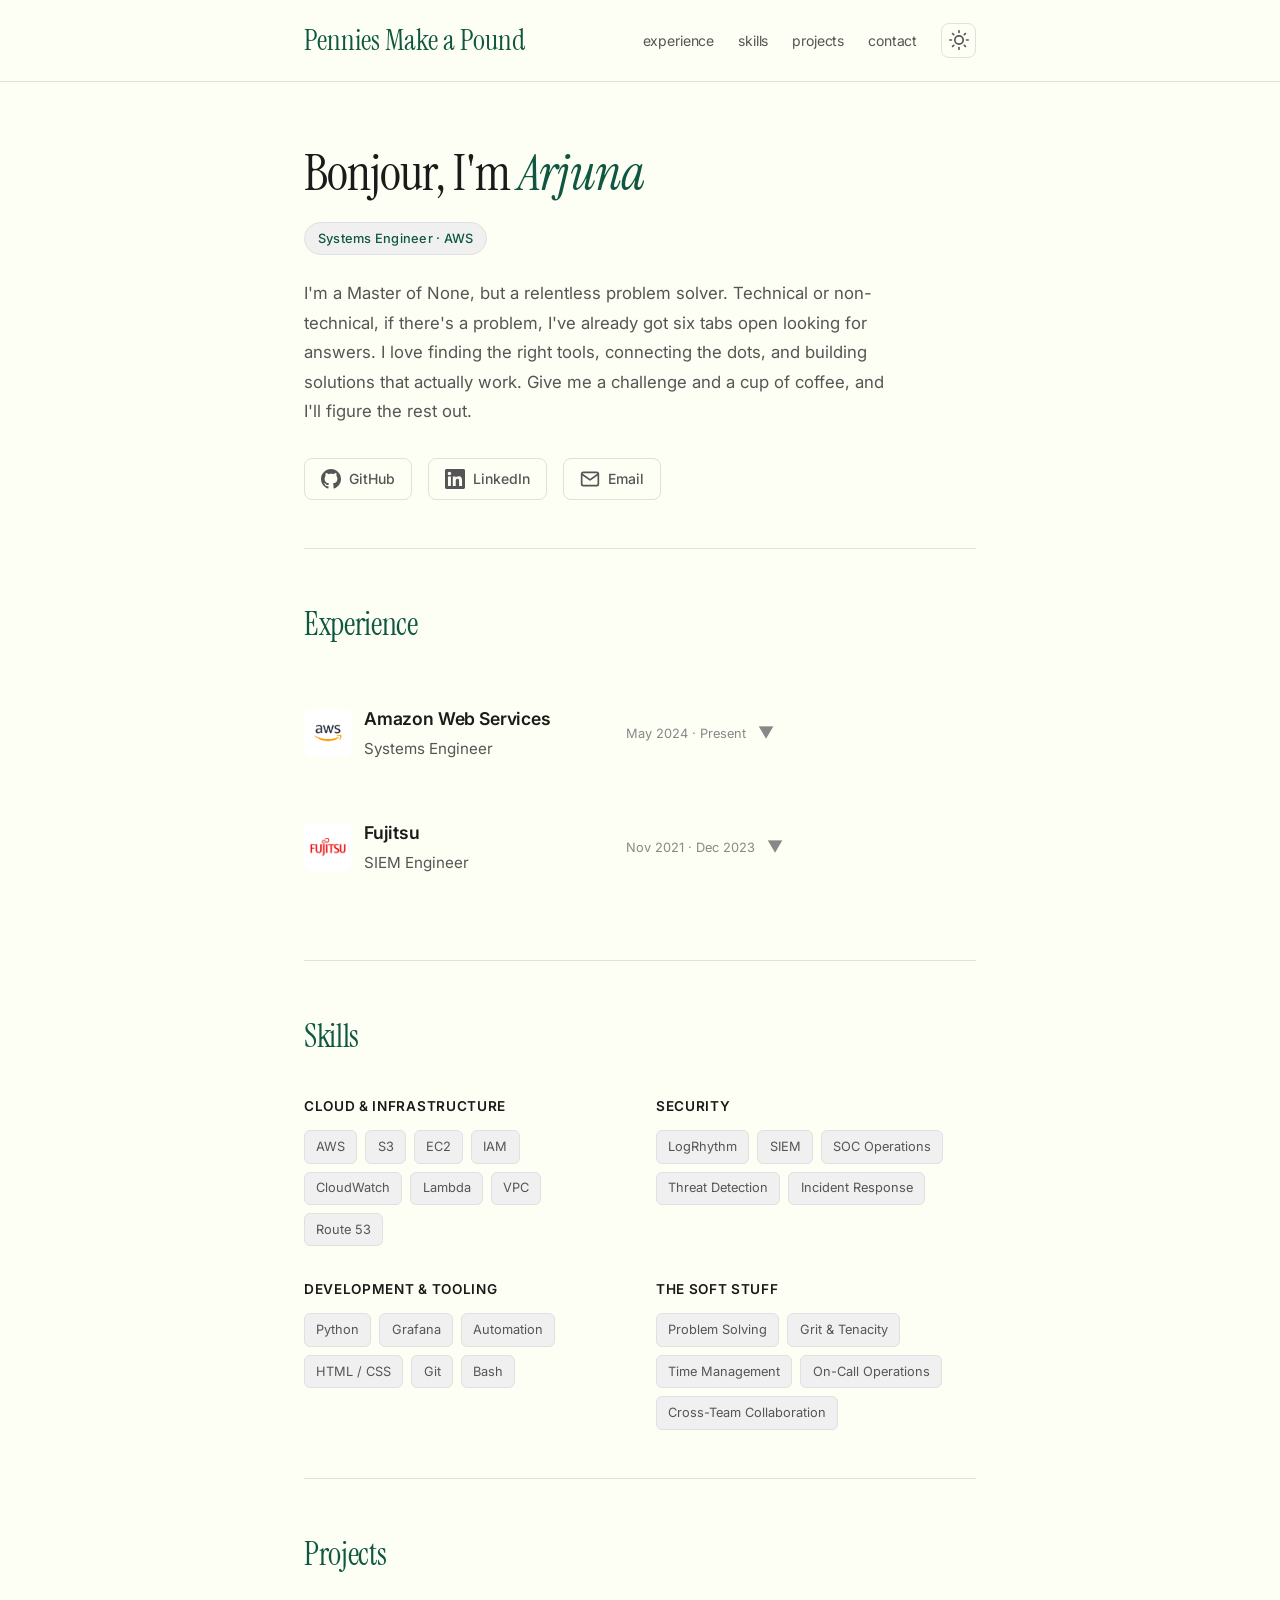
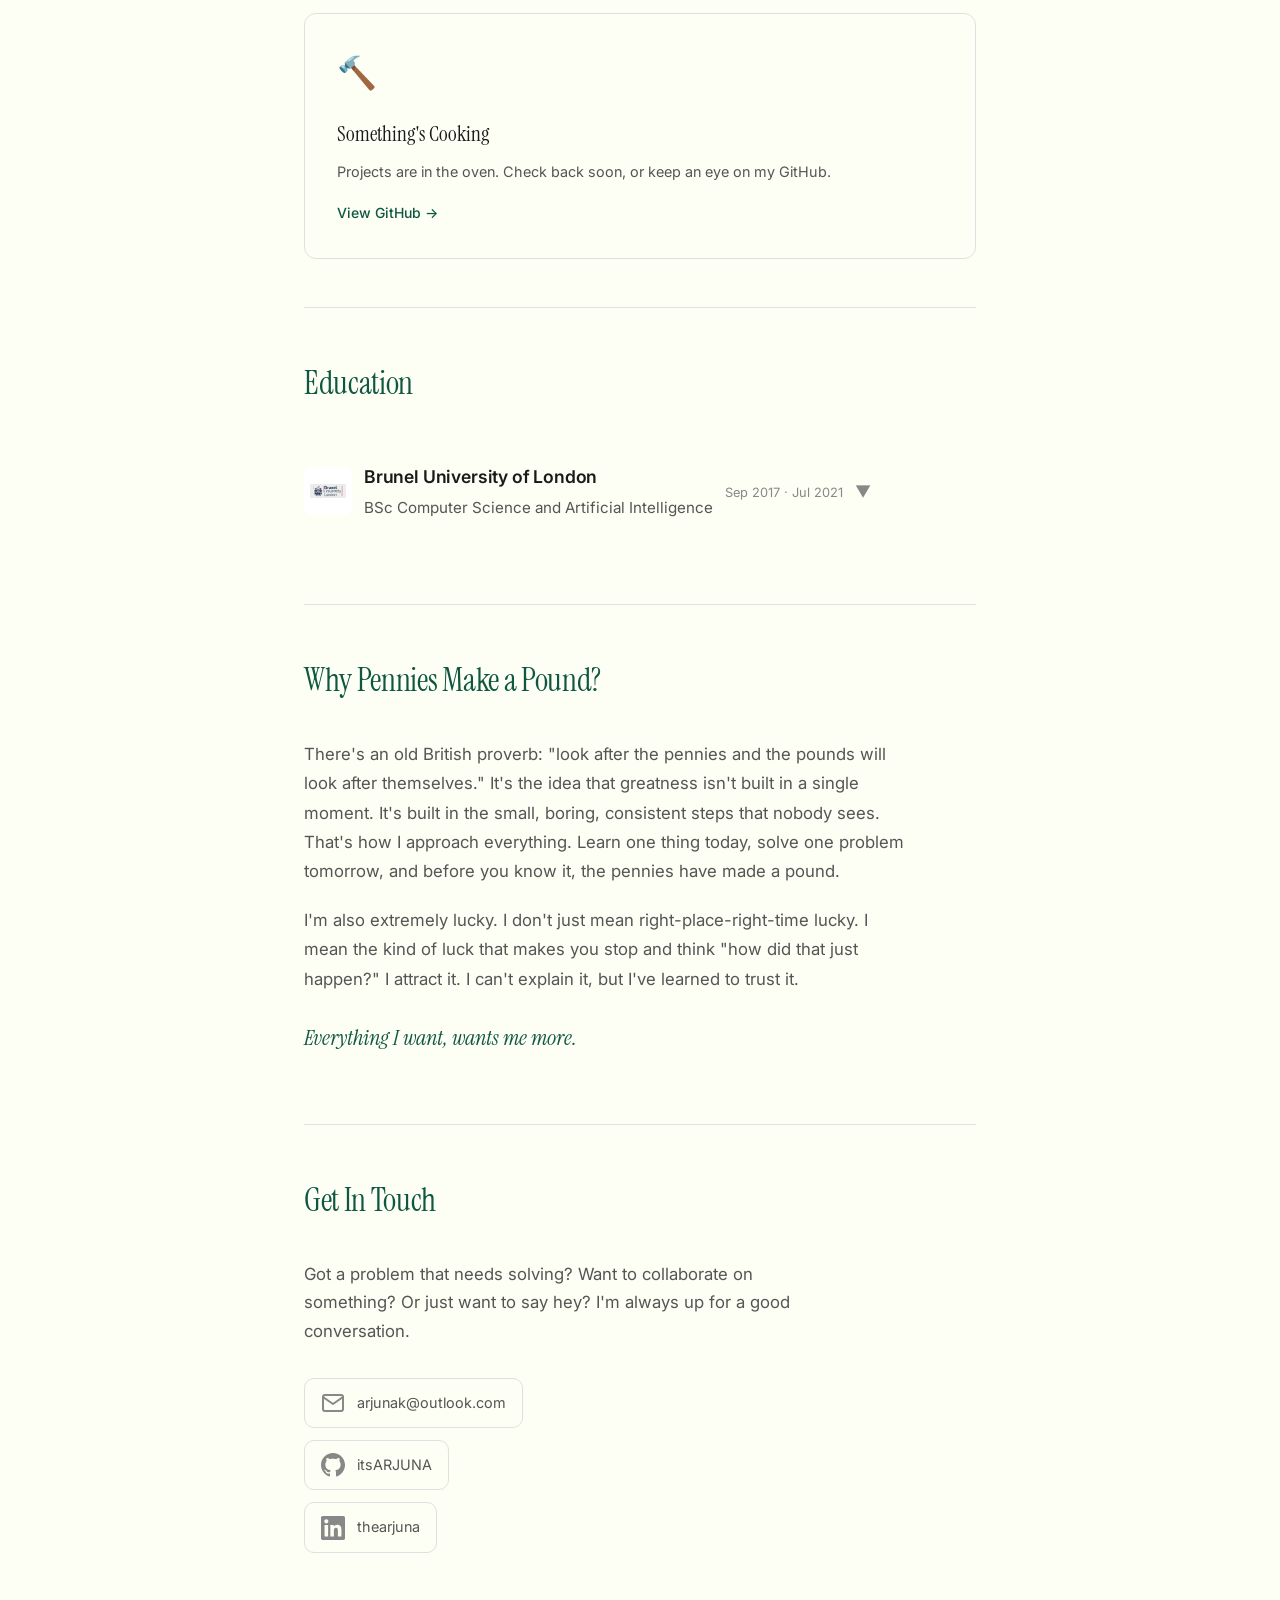
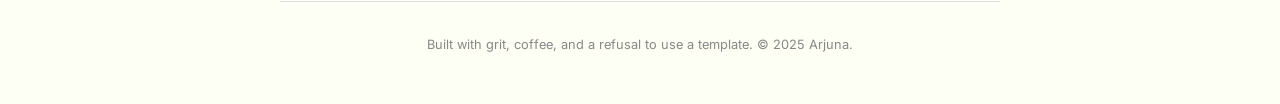
==== index.html @ aa4c2a74 "Revamp portfolio site - single page design with dark/light mode Complete redesign as a personal port" ====
<!DOCTYPE html>
<html lang="en" data-theme="dark">
<head>
  <meta charset="UTF-8" />
  <meta name="viewport" content="width=device-width, initial-scale=1.0" />
  <title>Arjuna | Systems Engineer</title>
  <link rel="stylesheet" href="./css/style.css" />

  <!-- Fonts -->
  <link rel="preconnect" href="https://fonts.googleapis.com" />
  <link rel="preconnect" href="https://fonts.gstatic.com" crossorigin />
  <link href="https://fonts.googleapis.com/css2?family=Instrument+Serif:ital@0;1&family=Inter:wght@300;400;500;600&display=swap" rel="stylesheet" />
</head>
<body>

  <!-- Navigation -->
  <nav class="navbar">
    <div class="nav-container">
      <a href="#pennies" class="logo">Pennies Make a Pound</a>
      <div class="nav-right">
        <ul class="nav-links">
          <li><a href="#experience">experience</a></li>
          <li><a href="#skills">skills</a></li>
          <li><a href="#projects">projects</a></li>
          <li><a href="#contact">contact</a></li>
        </ul>
        <button class="theme-toggle" id="themeToggle" aria-label="Toggle theme">
          <svg class="icon-sun" xmlns="http://www.w3.org/2000/svg" width="20" height="20" viewBox="0 0 24 24" fill="none" stroke="currentColor" stroke-width="2" stroke-linecap="round" stroke-linejoin="round"><circle cx="12" cy="12" r="5"/><line x1="12" y1="1" x2="12" y2="3"/><line x1="12" y1="21" x2="12" y2="23"/><line x1="4.22" y1="4.22" x2="5.64" y2="5.64"/><line x1="18.36" y1="18.36" x2="19.78" y2="19.78"/><line x1="1" y1="12" x2="3" y2="12"/><line x1="21" y1="12" x2="23" y2="12"/><line x1="4.22" y1="19.78" x2="5.64" y2="18.36"/><line x1="18.36" y1="5.64" x2="19.78" y2="4.22"/></svg>
          <svg class="icon-moon" xmlns="http://www.w3.org/2000/svg" width="20" height="20" viewBox="0 0 24 24" fill="none" stroke="currentColor" stroke-width="2" stroke-linecap="round" stroke-linejoin="round"><path d="M21 12.79A9 9 0 1 1 11.21 3 7 7 0 0 0 21 12.79z"/></svg>
        </button>
        <button class="mobile-menu-btn" id="mobileMenuBtn" aria-label="Toggle menu">
          <span></span>
          <span></span>
          <span></span>
        </button>
      </div>
    </div>
  </nav>

  <!-- Mobile Menu -->
  <div class="mobile-menu" id="mobileMenu">
    <ul>
      <li><a href="#experience">experience</a></li>
      <li><a href="#skills">skills</a></li>
      <li><a href="#projects">projects</a></li>
      <li><a href="#contact">contact</a></li>
    </ul>
  </div>

  <main class="container">

    <!-- Hero Section -->
    <section class="hero" id="hero">
      <h1>Bonjour, I'm <span class="accent">Arjuna</span></h1>
      <div class="hero-badge">Systems Engineer · AWS</div>
      <p class="hero-bio">
        I'm a Master of None, but a relentless problem solver. Technical or non-technical,
        if there's a problem, I've already got six tabs open looking for answers. I love finding the right tools, connecting the dots, and building solutions that actually work. Give me a challenge
        and a cup of coffee, and I'll figure the rest out.
      </p>
      <div class="hero-links">
        <a href="https://github.com/itsARJUNA" target="_blank" rel="noopener" class="hero-link">
          <svg xmlns="http://www.w3.org/2000/svg" width="20" height="20" viewBox="0 0 24 24" fill="currentColor"><path d="M12 0c-6.626 0-12 5.373-12 12 0 5.302 3.438 9.8 8.207 11.387.599.111.793-.261.793-.577v-2.234c-3.338.726-4.033-1.416-4.033-1.416-.546-1.387-1.333-1.756-1.333-1.756-1.089-.745.083-.729.083-.729 1.205.084 1.839 1.237 1.839 1.237 1.07 1.834 2.807 1.304 3.492.997.107-.775.418-1.305.762-1.604-2.665-.305-5.467-1.334-5.467-5.931 0-1.311.469-2.381 1.236-3.221-.124-.303-.535-1.524.117-3.176 0 0 1.008-.322 3.301 1.23.957-.266 1.983-.399 3.003-.404 1.02.005 2.047.138 3.006.404 2.291-1.552 3.297-1.23 3.297-1.23.653 1.653.242 2.874.118 3.176.77.84 1.235 1.911 1.235 3.221 0 4.609-2.807 5.624-5.479 5.921.43.372.823 1.102.823 2.222v3.293c0 .319.192.694.801.576 4.765-1.589 8.199-6.086 8.199-11.386 0-6.627-5.373-12-12-12z"/></svg>
          GitHub
        </a>
        <a href="https://www.linkedin.com/in/thearjuna/" target="_blank" rel="noopener" class="hero-link">
          <svg xmlns="http://www.w3.org/2000/svg" width="20" height="20" viewBox="0 0 24 24" fill="currentColor"><path d="M20.447 20.452h-3.554v-5.569c0-1.328-.027-3.037-1.852-3.037-1.853 0-2.136 1.445-2.136 2.939v5.667H9.351V9h3.414v1.561h.046c.477-.9 1.637-1.85 3.37-1.85 3.601 0 4.267 2.37 4.267 5.455v6.286zM5.337 7.433c-1.144 0-2.063-.926-2.063-2.065 0-1.138.92-2.063 2.063-2.063 1.14 0 2.064.925 2.064 2.063 0 1.139-.925 2.065-2.064 2.065zm1.782 13.019H3.555V9h3.564v11.452zM22.225 0H1.771C.792 0 0 .774 0 1.729v20.542C0 23.227.792 24 1.771 24h20.451C23.2 24 24 23.227 24 22.271V1.729C24 .774 23.2 0 22.222 0h.003z"/></svg>
          LinkedIn
        </a>
        <a href="mailto:arjunak@outlook.com" class="hero-link">
          <svg xmlns="http://www.w3.org/2000/svg" width="20" height="20" viewBox="0 0 24 24" fill="none" stroke="currentColor" stroke-width="2" stroke-linecap="round" stroke-linejoin="round"><path d="M4 4h16c1.1 0 2 .9 2 2v12c0 1.1-.9 2-2 2H4c-1.1 0-2-.9-2-2V6c0-1.1.9-2 2-2z"/><polyline points="22,6 12,13 2,6"/></svg>
          Email
        </a>
      </div>
    </section>

    <!-- Divider -->
    <hr class="section-divider" />

    <!-- Experience Section -->
    <section class="section" id="experience">
      <h2 class="section-title">Experience</h2>

      <details class="exp-group">
        <summary class="exp-group-header">
          <img src="./images/aws-logo.png" alt="AWS" class="exp-logo" />
          <div>
            <h3 class="exp-company">Amazon Web Services</h3>
            <p class="exp-role">Systems Engineer</p>
          </div>
          <div class="exp-date-group">
            <span class="exp-date">May 2024 · Present</span>
            <span class="chevron">▼</span>
          </div>
        </summary>
        <div class="exp-group-content">
          <div class="experience-item">
            <div class="exp-header">
              <p class="exp-role">Systems Engineer</p>
              <span class="exp-date">May 2025 · Present</span>
            </div>
            <div class="exp-details">
              <p class="exp-team">Argus</p>
              <ul>
                <li>Building out existing AWS services into a new region. "It works in us-east-1" is not a valid excuse.</li>
                <li>Working closely with Security services, leveraging a cybersecurity background that refuses to collect dust.</li>
              </ul>
            </div>
          </div>

          <div class="experience-item">
            <div class="exp-header">
              <p class="exp-role">Systems Analyst</p>
              <span class="exp-date">May 2024 · May 2025</span>
            </div>
            <div class="exp-details">
              <p class="exp-team">AI2 Engineer · May to Sep 2024</p>
              <ul>
                <li>Spent the first few months "skilling up on AWS", which is corporate speak for drinking from a firehose while pretending you're not drowning. Spoiler: I swam.</li>
              </ul>
              <p class="exp-team">S3 Team, Virginia · Sep 2024 to Apr 2025</p>
              <ul>
                <li>First 3.5 months as an operational engineer, burning down tickets, keeping storage alive across multiple AZs and regions. The kind of work where "it's fine" means you did your job perfectly and nobody noticed.</li>
                <li>Held on-call during UK hours, giving my US counterparts the rare gift of uninterrupted sleep. You're welcome, America.</li>
                <li>Next 3.5 months shifted to automation. Sharpened Python skills to build tooling that helped engineers work smarter, not harder. Also built Grafana dashboards, because if it's not on a dashboard, did it even happen?</li>
              </ul>
            </div>
          </div>
        </div>
      </details>

      <details class="exp-group">
        <summary class="exp-group-header">
          <img src="./images/fujitsu-logo.png" alt="Fujitsu" class="exp-logo" />
          <div>
            <h3 class="exp-company">Fujitsu</h3>
            <p class="exp-role">SIEM Engineer</p>
          </div>
          <div class="exp-date-group">
            <span class="exp-date">Nov 2021 · Dec 2023</span>
            <span class="chevron">▼</span>
          </div>
        </summary>
        <div class="exp-group-content">
          <div class="experience-item">
            <div class="exp-header">
              <p class="exp-role">SIEM Engineer</p>
              <span class="exp-date">Jun 2022 · Dec 2023</span>
            </div>
            <div class="exp-details">
              <ul>
                <li>Went an inch wide and a mile deep into SIEM, specifically LogRhythm. Started as a junior engineer learning from SOC Gods, ended up as the SME that people came to when things needed figuring out.</li>
                <li>Got promoted from "the new guy" to SIEM integrator on a major project. Turns out, Arjuna isn't just a pretty face.</li>
                <li>Transitioned to contractor, worked alongside other SME geniuses, and discovered just how much tax you pay when you're good at your job. Loved every second of it (except the tax part).</li>
              </ul>
            </div>
          </div>

          <div class="experience-item">
            <div class="exp-header">
              <p class="exp-role">Security Solutions Architect</p>
              <span class="exp-date">Nov 2021 · Jun 2022</span>
            </div>
            <div class="exp-details">
              <ul>
                <li>First job out of university. Trained a mile wide but an inch deep across general cybersecurity. Enough to know what I didn't know, and hungry enough to fix that.</li>
                <li>Found my niche and never looked back.</li>
              </ul>
            </div>
          </div>
        </div>
      </details>
    </section>

    <!-- Divider -->
    <hr class="section-divider" />

    <!-- Skills Section -->
    <section class="section" id="skills">
      <h2 class="section-title">Skills</h2>
      <div class="skills-grid">
        <div class="skill-category">
          <h3>Cloud & Infrastructure</h3>
          <div class="skill-tags">
            <span class="skill-tag">AWS</span>
            <span class="skill-tag">S3</span>
            <span class="skill-tag">EC2</span>
            <span class="skill-tag">IAM</span>
            <span class="skill-tag">CloudWatch</span>
            <span class="skill-tag">Lambda</span>
            <span class="skill-tag">VPC</span>
            <span class="skill-tag">Route 53</span>
          </div>
        </div>
        <div class="skill-category">
          <h3>Security</h3>
          <div class="skill-tags">
            <span class="skill-tag">LogRhythm</span>
            <span class="skill-tag">SIEM</span>
            <span class="skill-tag">SOC Operations</span>
            <span class="skill-tag">Threat Detection</span>
            <span class="skill-tag">Incident Response</span>
          </div>
        </div>
        <div class="skill-category">
          <h3>Development & Tooling</h3>
          <div class="skill-tags">
            <span class="skill-tag">Python</span>
            <span class="skill-tag">Grafana</span>
            <span class="skill-tag">Automation</span>
            <span class="skill-tag">HTML / CSS</span>
            <span class="skill-tag">Git</span>
            <span class="skill-tag">Bash</span>
          </div>
        </div>
        <div class="skill-category">
          <h3>The Soft Stuff</h3>
          <div class="skill-tags">
            <span class="skill-tag">Problem Solving</span>
            <span class="skill-tag">Grit & Tenacity</span>
            <span class="skill-tag">Time Management</span>
            <span class="skill-tag">On-Call Operations</span>
            <span class="skill-tag">Cross-Team Collaboration</span>
          </div>
        </div>
      </div>
    </section>

    <!-- Divider -->
    <hr class="section-divider" />

    <!-- Projects Section -->
    <section class="section" id="projects">
      <h2 class="section-title">Projects</h2>
      <div class="projects-grid">
        <div class="project-card coming-soon-card">
          <div class="project-emoji">🔨</div>
          <h3>Something's Cooking</h3>
          <p>Projects are in the oven. Check back soon, or keep an eye on my GitHub.</p>
          <a href="https://github.com/itsARJUNA" target="_blank" rel="noopener" class="project-link">
            View GitHub →
          </a>
        </div>
      </div>
    </section>

    <!-- Divider -->
    <hr class="section-divider" />

    <!-- Education Section -->
    <section class="section" id="education">
      <h2 class="section-title">Education</h2>

      <details class="exp-group">
        <summary class="exp-group-header">
          <img src="./images/brunel-logo.jpg" alt="Brunel University" class="exp-logo" />
          <div>
            <h3 class="exp-company">Brunel University of London</h3>
            <p class="exp-role">BSc Computer Science and Artificial Intelligence</p>
          </div>
          <div class="exp-date-group">
            <span class="exp-date">Sep 2017 · Jul 2021</span>
            <span class="chevron">▼</span>
          </div>
        </summary>
        <div class="exp-group-content">
          <div class="exp-details">
            <ul>
              <li>Four years that changed everything. Finally studying something I genuinely enjoyed, and the results showed.</li>
              <li>Dissertation focused on Computational Linguistics, comparing languages and deducing ancestral roots through pairwise comparison of phonemes. Built the entire program in Java.</li>
              <li>Played a key role in the Tennis Society, holding positions as Chairman, Treasurer, and Secretary across multiple years.</li>
              <li>Made lifelong friends, found the love of my life, and had the best four years I could have asked for.</li>
            </ul>
          </div>
        </div>
      </details>
    </section>

    <!-- Divider -->
    <hr class="section-divider" />

    <!-- Pennies Make A Pound Section -->
    <section class="section" id="pennies">
      <h2 class="section-title">Why Pennies Make a Pound?</h2>
      <div class="pennies-content">
        <p>
          There's an old British proverb: "look after the pennies and the pounds will look after themselves."
          It's the idea that greatness isn't built in a single moment. It's built in the small, boring, consistent
          steps that nobody sees. That's how I approach everything. Learn one thing today, solve one problem
          tomorrow, and before you know it, the pennies have made a pound.
        </p>
        <p>
          I'm also extremely lucky. I don't just mean right-place-right-time lucky. I mean the kind of luck
          that makes you stop and think "how did that just happen?" I attract it. I can't explain it, but I've
          learned to trust it.
        </p>
        <p class="pennies-quote">Everything I want, wants me more.</p>
      </div>
    </section>

    <!-- Divider -->
    <hr class="section-divider" />

    <!-- Contact Section -->
    <section class="section" id="contact">
      <h2 class="section-title">Get In Touch</h2>
      <p class="contact-text">
        Got a problem that needs solving? Want to collaborate on something? Or just want to say hey?
        I'm always up for a good conversation.
      </p>
      <div class="contact-links">
        <a href="mailto:arjunak@outlook.com" class="contact-card">
          <svg xmlns="http://www.w3.org/2000/svg" width="24" height="24" viewBox="0 0 24 24" fill="none" stroke="currentColor" stroke-width="2" stroke-linecap="round" stroke-linejoin="round"><path d="M4 4h16c1.1 0 2 .9 2 2v12c0 1.1-.9 2-2 2H4c-1.1 0-2-.9-2-2V6c0-1.1.9-2 2-2z"/><polyline points="22,6 12,13 2,6"/></svg>
          <span>arjunak@outlook.com</span>
        </a>
        <a href="https://github.com/itsARJUNA" target="_blank" rel="noopener" class="contact-card">
          <svg xmlns="http://www.w3.org/2000/svg" width="24" height="24" viewBox="0 0 24 24" fill="currentColor"><path d="M12 0c-6.626 0-12 5.373-12 12 0 5.302 3.438 9.8 8.207 11.387.599.111.793-.261.793-.577v-2.234c-3.338.726-4.033-1.416-4.033-1.416-.546-1.387-1.333-1.756-1.333-1.756-1.089-.745.083-.729.083-.729 1.205.084 1.839 1.237 1.839 1.237 1.07 1.834 2.807 1.304 3.492.997.107-.775.418-1.305.762-1.604-2.665-.305-5.467-1.334-5.467-5.931 0-1.311.469-2.381 1.236-3.221-.124-.303-.535-1.524.117-3.176 0 0 1.008-.322 3.301 1.23.957-.266 1.983-.399 3.003-.404 1.02.005 2.047.138 3.006.404 2.291-1.552 3.297-1.23 3.297-1.23.653 1.653.242 2.874.118 3.176.77.84 1.235 1.911 1.235 3.221 0 4.609-2.807 5.624-5.479 5.921.43.372.823 1.102.823 2.222v3.293c0 .319.192.694.801.576 4.765-1.589 8.199-6.086 8.199-11.386 0-6.627-5.373-12-12-12z"/></svg>
          <span>itsARJUNA</span>
        </a>
        <a href="https://www.linkedin.com/in/thearjuna/" target="_blank" rel="noopener" class="contact-card">
          <svg xmlns="http://www.w3.org/2000/svg" width="24" height="24" viewBox="0 0 24 24" fill="currentColor"><path d="M20.447 20.452h-3.554v-5.569c0-1.328-.027-3.037-1.852-3.037-1.853 0-2.136 1.445-2.136 2.939v5.667H9.351V9h3.414v1.561h.046c.477-.9 1.637-1.85 3.37-1.85 3.601 0 4.267 2.37 4.267 5.455v6.286zM5.337 7.433c-1.144 0-2.063-.926-2.063-2.065 0-1.138.92-2.063 2.063-2.063 1.14 0 2.064.925 2.064 2.063 0 1.139-.925 2.065-2.064 2.065zm1.782 13.019H3.555V9h3.564v11.452zM22.225 0H1.771C.792 0 0 .774 0 1.729v20.542C0 23.227.792 24 1.771 24h20.451C23.2 24 24 23.227 24 22.271V1.729C24 .774 23.2 0 22.222 0h.003z"/></svg>
          <span>thearjuna</span>
        </a>
      </div>
    </section>

  </main>

  <!-- Footer -->
  <footer class="footer">
    <p>Built with grit, coffee, and a refusal to use a template. © 2025 Arjuna.</p>
  </footer>

  <!-- Theme Toggle Script -->
  <script>
    const themeToggle = document.getElementById('themeToggle');
    const html = document.documentElement;
    const stored = localStorage.getItem('theme');

    if (stored) {
      html.setAttribute('data-theme', stored);
    } else if (window.matchMedia('(prefers-color-scheme: light)').matches) {
      html.setAttribute('data-theme', 'light');
    }

    themeToggle.addEventListener('click', () => {
      const current = html.getAttribute('data-theme');
      const next = current === 'dark' ? 'light' : 'dark';
      html.setAttribute('data-theme', next);
      localStorage.setItem('theme', next);
    });

    // Mobile menu
    const mobileMenuBtn = document.getElementById('mobileMenuBtn');
    const mobileMenu = document.getElementById('mobileMenu');

    mobileMenuBtn.addEventListener('click', () => {
      mobileMenuBtn.classList.toggle('active');
      mobileMenu.classList.toggle('active');
    });

    mobileMenu.querySelectorAll('a').forEach(link => {
      link.addEventListener('click', () => {
        mobileMenuBtn.classList.remove('active');
        mobileMenu.classList.remove('active');
      });
    });

    // Smooth scroll offset for fixed nav
    document.querySelectorAll('a[href^="#"]').forEach(anchor => {
      anchor.addEventListener('click', function (e) {
        e.preventDefault();
        const target = document.querySelector(this.getAttribute('href'));
        if (target) {
          const offset = 100;
          const top = target.getBoundingClientRect().top + window.pageYOffset - offset;
          window.scrollTo({ top, behavior: 'smooth' });
        }
      });
    });
  </script>

</body>
</html>
---- css/style.css ----
/* ====== CSS VARIABLES ====== */
:root {
  --font-serif: 'Instrument Serif', Georgia, serif;
  --font-sans: 'Inter', -apple-system, BlinkMacSystemFont, sans-serif;
  --green: #0B3D2E;
  --green-light: #0f5740;
  --max-width: 720px;
  --transition: 0.3s ease;
}

[data-theme="dark"] {
  --bg: #0a0a0a;
  --bg-secondary: #141414;
  --text: #e8e8e8;
  --text-secondary: #999999;
  --text-muted: #666666;
  --border: #222222;
  --card-bg: #141414;
  --card-hover: #1a1a1a;
  --tag-bg: #1a1a1a;
  --tag-border: #2a2a2a;
  --accent: #0B3D2E;
  --accent-text: #4eca8b;
  --heading: #0B3D2E;
  --heading-text: #4eca8b;
}

[data-theme="light"] {
  --bg: #fdfff4;
  --bg-secondary: #ffffff;
  --text: #1a1a1a;
  --text-secondary: #555555;
  --text-muted: #888888;
  --border: #e0e0e0;
  --card-bg: #fdfff4;
  --card-hover: #f0f5e8;
  --tag-bg: #f0f0f0;
  --tag-border: #e0e0e0;
  --accent: #0B3D2E;
  --accent-text: #0f5740;
  --heading: #0B3D2E;
  --heading-text: #0f5740;
}

/* ====== RESET ====== */
*, *::before, *::after {
  margin: 0;
  padding: 0;
  box-sizing: border-box;
}

html {
  scroll-behavior: smooth;
}

body {
  font-family: var(--font-sans);
  background-color: var(--bg);
  color: var(--text);
  line-height: 1.7;
  transition: background-color var(--transition), color var(--transition);
  -webkit-font-smoothing: antialiased;
}

/* ====== NAVBAR ====== */
.navbar {
  position: fixed;
  top: 0;
  width: 100%;
  background-color: var(--bg);
  border-bottom: 1px solid var(--border);
  z-index: 1000;
  transition: background-color var(--transition), border-color var(--transition);
}

.nav-container {
  max-width: var(--max-width);
  margin: 0 auto;
  padding: 1rem 1.5rem;
  display: flex;
  justify-content: space-between;
  align-items: center;
}

.nav-right {
  display: flex;
  align-items: center;
  gap: 1.5rem;
}

.logo {
  font-family: var(--font-serif);
  font-size: 1.8rem;
  font-weight: 550;
  color: var(--accent-text);
  text-decoration: none;
  transition: color var(--transition);
}

.logo .accent {
  color: var(--accent-text);
}

.nav-links {
  list-style: none;
  display: flex;
  gap: 1.5rem;
}

.nav-links a {
  font-size: 0.875rem;
  font-weight: 400;
  color: var(--text-secondary);
  text-decoration: none;
  transition: color var(--transition);
  letter-spacing: -0.01em;
}

.nav-links a:hover {
  color: var(--text);
}

/* Theme Toggle */
.theme-toggle {
  background: none;
  border: 1px solid var(--border);
  border-radius: 8px;
  padding: 0.4rem;
  cursor: pointer;
  color: var(--text-secondary);
  display: flex;
  align-items: center;
  justify-content: center;
  transition: all var(--transition);
}

.theme-toggle:hover {
  color: var(--text);
  border-color: var(--text-muted);
}

[data-theme="dark"] .icon-sun { display: none; }
[data-theme="dark"] .icon-moon { display: block; }
[data-theme="light"] .icon-sun { display: block; }
[data-theme="light"] .icon-moon { display: none; }

/* Mobile Menu Button */
.mobile-menu-btn {
  display: none;
  flex-direction: column;
  gap: 5px;
  background: none;
  border: none;
  cursor: pointer;
  padding: 4px;
}

.mobile-menu-btn span {
  display: block;
  width: 22px;
  height: 2px;
  background-color: var(--text);
  transition: all var(--transition);
}

.mobile-menu-btn.active span:nth-child(1) {
  transform: rotate(45deg) translate(5px, 5px);
}

.mobile-menu-btn.active span:nth-child(2) {
  opacity: 0;
}

.mobile-menu-btn.active span:nth-child(3) {
  transform: rotate(-45deg) translate(5px, -5px);
}

/* Mobile Menu */
.mobile-menu {
  display: none;
  position: fixed;
  top: 60px;
  left: 0;
  width: 100%;
  background: var(--bg);
  border-bottom: 1px solid var(--border);
  z-index: 999;
  padding: 1rem 1.5rem;
  transition: background-color var(--transition);
}

.mobile-menu.active {
  display: block;
}

.mobile-menu ul {
  list-style: none;
  display: flex;
  flex-direction: column;
  gap: 1rem;
}

.mobile-menu a {
  font-size: 1rem;
  color: var(--text-secondary);
  text-decoration: none;
  transition: color var(--transition);
}

.mobile-menu a:hover {
  color: var(--text);
}

/* ====== MAIN CONTAINER ====== */
.container {
  max-width: var(--max-width);
  margin: 0 auto;
  padding: 0 1.5rem;
  padding-top: 80px;
}

/* ====== HERO ====== */
.hero {
  padding: 4rem 0 3rem;
}

.hero-badge {
  display: inline-block;
  font-size: 0.8rem;
  font-weight: 500;
  color: var(--accent-text);
  background: var(--tag-bg);
  border: 1px solid var(--tag-border);
  padding: 0.3rem 0.8rem;
  border-radius: 20px;
  margin-bottom: 1.5rem;
  letter-spacing: 0.02em;
}

.hero h1 {
  font-family: var(--font-serif);
  font-size: 3.2rem;
  font-weight: 400;
  line-height: 1.15;
  margin-bottom: 1.2rem;
  color: var(--text);
  letter-spacing: -0.02em;
}

.hero h1 .accent {
  color: var(--accent-text);
  font-style: italic;
}

.hero-bio {
  font-size: 1.05rem;
  line-height: 1.75;
  color: var(--text-secondary);
  margin-bottom: 2rem;
  max-width: 600px;
}

.hero-links {
  display: flex;
  gap: 1rem;
  flex-wrap: wrap;
}

.hero-link {
  display: inline-flex;
  align-items: center;
  gap: 0.5rem;
  font-size: 0.875rem;
  font-weight: 500;
  color: var(--text-secondary);
  text-decoration: none;
  padding: 0.5rem 1rem;
  border: 1px solid var(--border);
  border-radius: 8px;
  transition: all var(--transition);
}

.hero-link:hover {
  color: var(--text);
  border-color: var(--text-muted);
  background: var(--card-hover);
}

.hero-link svg {
  flex-shrink: 0;
}

/* ====== SECTION DIVIDERS ====== */
.section-divider {
  border: none;
  border-top: 1px solid var(--border);
  margin: 0;
  transition: border-color var(--transition);
}

/* ====== SECTIONS ====== */
.section {
  padding: 3rem 0;
}

.section-title {
  font-family: var(--font-serif);
  font-size: 2rem;
  font-weight: 400;
  color: var(--heading-text);
  margin-bottom: 2rem;
  letter-spacing: -0.01em;
}

/* ====== EXPERIENCE ====== */
.exp-group {
  margin-bottom: 1rem;
  transition: background var(--transition);
}

.exp-group-header {
  display: flex;
  align-items: center;
  gap: 0.75rem;
  padding: 1.25rem 0.75rem;
  cursor: pointer;
  list-style: none;
  border-radius: 8px;
  margin-left: -0.75rem;
  margin-right: -0.75rem;
  transition: background var(--transition);
}

.exp-group-header > div:first-of-type {
  min-width: 250px;
}

.exp-group-header:hover {
  background: var(--card-hover);
}

.exp-logo {
  width: 48px;
  height: 48px;
  object-fit: contain;
  border-radius: 8px;
  background: #fff;
  padding: 6px;
  flex-shrink: 0;
}

.exp-group-header::-webkit-details-marker {
  display: none;
}

.exp-group-header .exp-date-group {
  text-align: right;
  display: flex;
  align-items: center;
  gap: 0.75rem;
  flex-shrink: 0;
}

.exp-group-header .exp-date-group .chevron {
  font-size: 1rem;
  color: var(--text-muted);
  transition: transform var(--transition);
}

.exp-group[open] .exp-group-header .chevron {
  transform: rotate(180deg);
}

.exp-group-content {
  padding: 0 0 1.5rem;
}

.experience-item {
  margin-bottom: 2rem;
  padding-bottom: 2rem;
  border-bottom: 1px solid var(--border);
}

.experience-item:last-child {
  border-bottom: none;
  margin-bottom: 0;
  padding-bottom: 0;
}

.exp-header {
  display: flex;
  justify-content: space-between;
  align-items: flex-start;
  margin-bottom: 0.75rem;
  gap: 1rem;
}

.exp-company {
  font-family: var(--font-sans);
  font-size: 1.1rem;
  font-weight: 600;
  color: var(--text);
  letter-spacing: -0.01em;
}

.exp-tag {
  font-size: 0.7rem;
  font-weight: 500;
  color: var(--accent-text);
  background: var(--tag-bg);
  border: 1px solid var(--tag-border);
  padding: 0.15rem 0.5rem;
  border-radius: 4px;
  vertical-align: middle;
  margin-left: 0.4rem;
}

.exp-role {
  font-size: 0.95rem;
  color: var(--text-secondary);
  margin-top: 0.15rem;
}

.exp-date {
  font-size: 0.8rem;
  color: var(--text-muted);
  white-space: nowrap;
  margin-top: 0.2rem;
}

.exp-details {
  margin-top: 0.75rem;
}

.exp-team {
  font-size: 0.85rem;
  font-weight: 500;
  color: var(--accent-text);
  margin-bottom: 0.4rem;
  margin-top: 1rem;
}

.exp-team:first-child {
  margin-top: 0;
}

.exp-details ul {
  list-style: none;
  padding: 0;
}

.exp-details li {
  font-size: 0.9rem;
  color: var(--text-secondary);
  line-height: 1.7;
  padding-left: 1.2rem;
  position: relative;
  margin-bottom: 0.5rem;
}

.exp-details li::before {
  content: '·';
  position: absolute;
  left: 0;
  color: var(--text-muted);
}

/* ====== SKILLS ====== */
.skills-grid {
  display: grid;
  grid-template-columns: 1fr 1fr;
  gap: 2rem;
}

.skill-category h3 {
  font-family: var(--font-sans);
  font-size: 0.85rem;
  font-weight: 600;
  color: var(--text);
  margin-bottom: 0.75rem;
  text-transform: uppercase;
  letter-spacing: 0.05em;
}

.skill-tags {
  display: flex;
  flex-wrap: wrap;
  gap: 0.5rem;
}

.skill-tag {
  font-size: 0.8rem;
  color: var(--text-secondary);
  background: var(--tag-bg);
  border: 1px solid var(--tag-border);
  padding: 0.3rem 0.7rem;
  border-radius: 6px;
  transition: all var(--transition);
}

.skill-tag:hover {
  color: var(--text);
  border-color: var(--text-muted);
}

/* ====== PROJECTS ====== */
.projects-grid {
  display: grid;
  grid-template-columns: 1fr;
  gap: 1rem;
}

.project-card {
  background: var(--card-bg);
  border: 1px solid var(--border);
  border-radius: 12px;
  padding: 2rem;
  transition: all var(--transition);
}

.project-card:hover {
  border-color: var(--text-muted);
  background: var(--card-hover);
}

.project-emoji {
  font-size: 2rem;
  margin-bottom: 1rem;
}

.project-card h3 {
  font-family: var(--font-serif);
  font-size: 1.3rem;
  font-weight: 400;
  color: var(--text);
  margin-bottom: 0.5rem;
}

.project-card p {
  font-size: 0.9rem;
  color: var(--text-secondary);
  line-height: 1.6;
  margin-bottom: 1rem;
}

.project-link {
  font-size: 0.875rem;
  font-weight: 500;
  color: var(--accent-text);
  text-decoration: none;
  transition: opacity var(--transition);
}

.project-link:hover {
  opacity: 0.8;
}

/* ====== EDUCATION ====== */
.education-item {
  margin-bottom: 2rem;
}

.edu-header {
  display: flex;
  justify-content: space-between;
  align-items: flex-start;
  gap: 2rem;
  margin-bottom: 0.75rem;
}

.edu-school {
  font-family: var(--font-sans);
  font-size: 1.1rem;
  font-weight: 600;
  color: var(--text);
}

.edu-degree {
  font-size: 0.95rem;
  color: var(--text-secondary);
  margin-top: 0.15rem;
}

.edu-details ul {
  list-style: none;
  padding: 0;
}

.edu-details li {
  font-size: 0.9rem;
  color: var(--text-secondary);
  line-height: 1.7;
  padding-left: 1.2rem;
  position: relative;
  margin-bottom: 0.5rem;
}

.edu-details li::before {
  content: '·';
  position: absolute;
  left: 0;
  color: var(--text-muted);
}

/* ====== PENNIES SECTION ====== */
.pennies-content p {
  font-size: 1.05rem;
  color: var(--text-secondary);
  line-height: 1.75;
  margin-bottom: 1.2rem;
  max-width: 600px;
}

.pennies-content p.pennies-quote {
  font-family: var(--font-serif);
  font-size: 1.4rem;
  font-style: italic;
  color: var(--accent-text);
  margin-top: 1.5rem;
}

/* ====== CONTACT ====== */
.contact-text {
  font-size: 1.05rem;
  color: var(--text-secondary);
  line-height: 1.7;
  margin-bottom: 2rem;
  max-width: 500px;
}

.contact-links {
  display: flex;
  flex-direction: column;
  gap: 0.75rem;
}

.contact-card {
  display: inline-flex;
  align-items: center;
  gap: 0.75rem;
  font-size: 0.9rem;
  color: var(--text-secondary);
  text-decoration: none;
  padding: 0.75rem 1rem;
  border: 1px solid var(--border);
  border-radius: 10px;
  transition: all var(--transition);
  width: fit-content;
}

.contact-card:hover {
  color: var(--text);
  border-color: var(--text-muted);
  background: var(--card-hover);
}

.contact-card svg {
  flex-shrink: 0;
  color: var(--text-muted);
}

/* ====== FOOTER ====== */
.footer {
  max-width: var(--max-width);
  margin: 0 auto;
  padding: 2rem 1.5rem 3rem;
  text-align: center;
  border-top: 1px solid var(--border);
}

.footer p {
  font-size: 0.8rem;
  color: var(--text-muted);
}

/* ====== RESPONSIVE ====== */
@media (max-width: 640px) {
  .nav-links {
    display: none;
  }

  .mobile-menu-btn {
    display: flex;
  }

  .hero {
    padding: 3rem 0 2rem;
  }

  .hero h1 {
    font-size: 2.2rem;
  }

  .hero-bio {
    font-size: 0.95rem;
  }

  .exp-header {
    flex-direction: column;
    gap: 0.25rem;
  }

  .exp-date {
    font-size: 0.75rem;
  }

  .skills-grid {
    grid-template-columns: 1fr;
    gap: 1.5rem;
  }

  .section-title {
    font-size: 1.6rem;
  }

  .hero-links {
    flex-direction: column;
  }

  .hero-link {
    width: fit-content;
  }
}
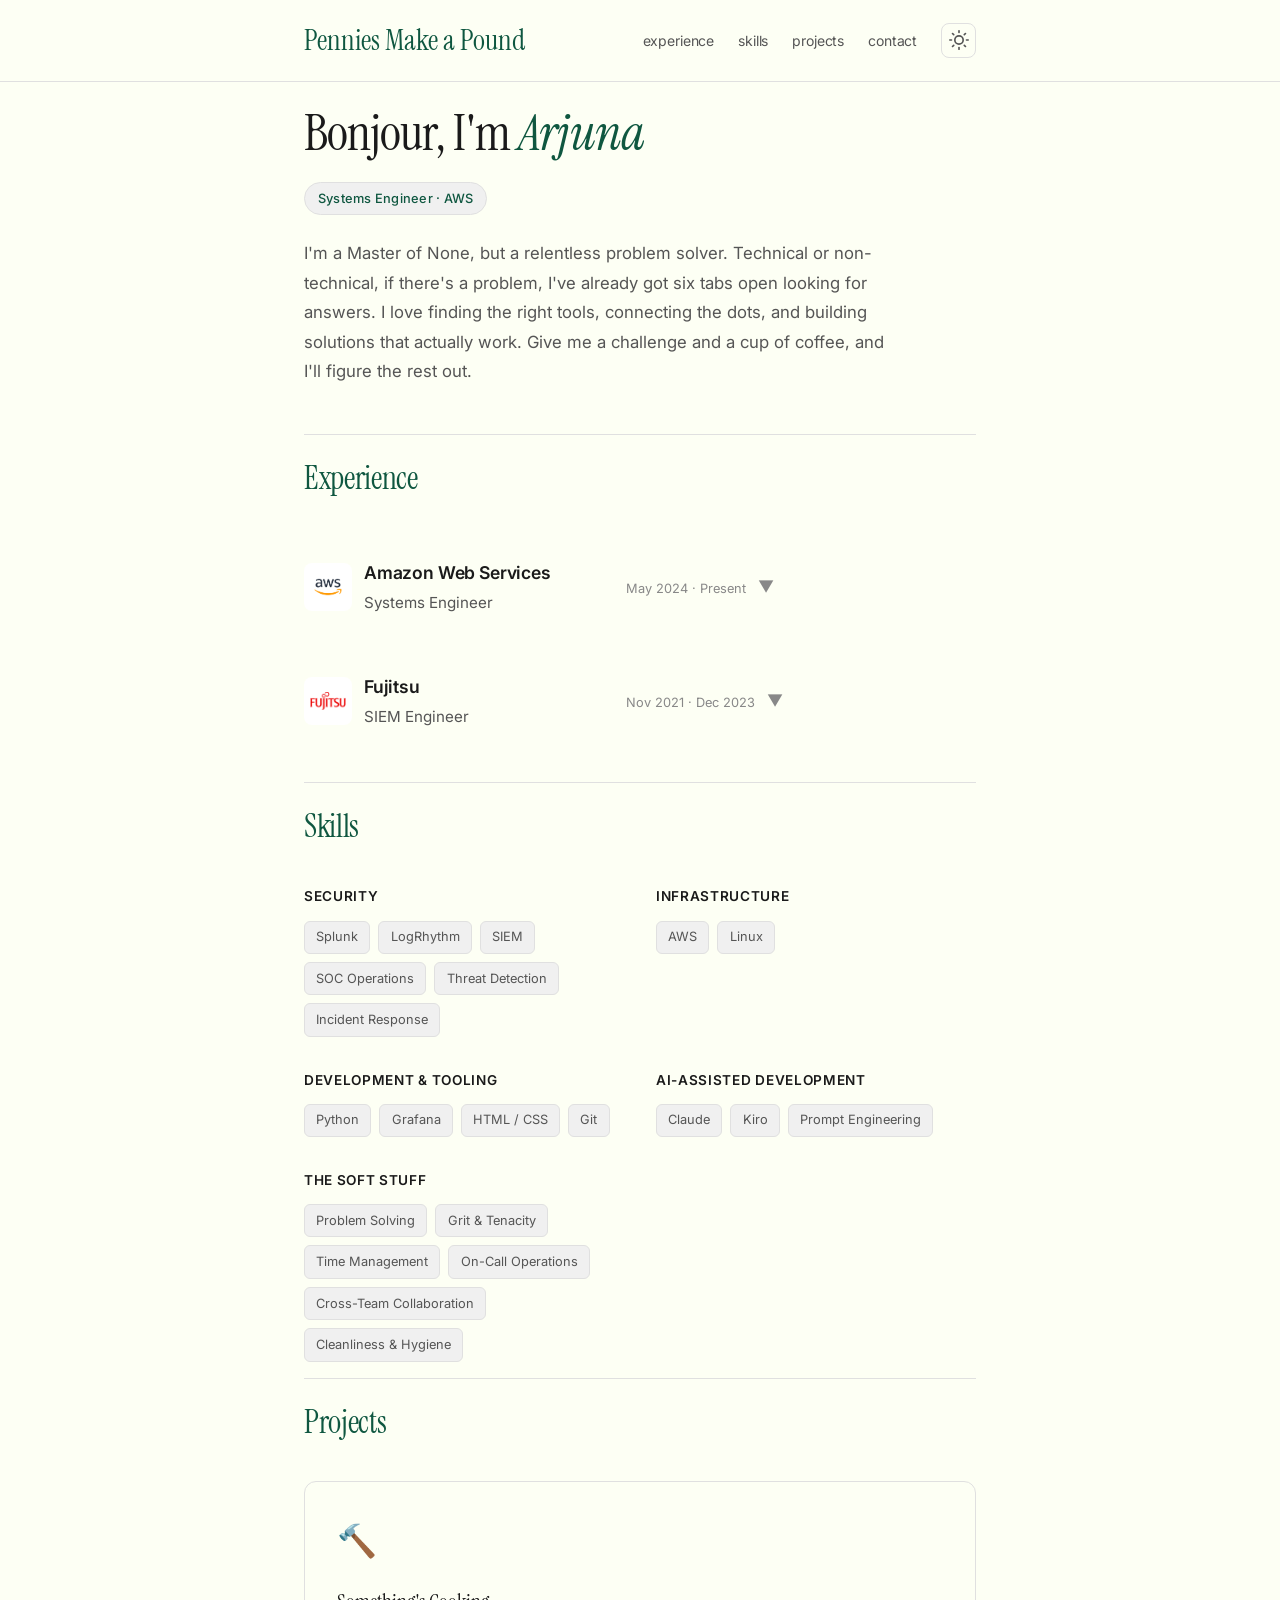
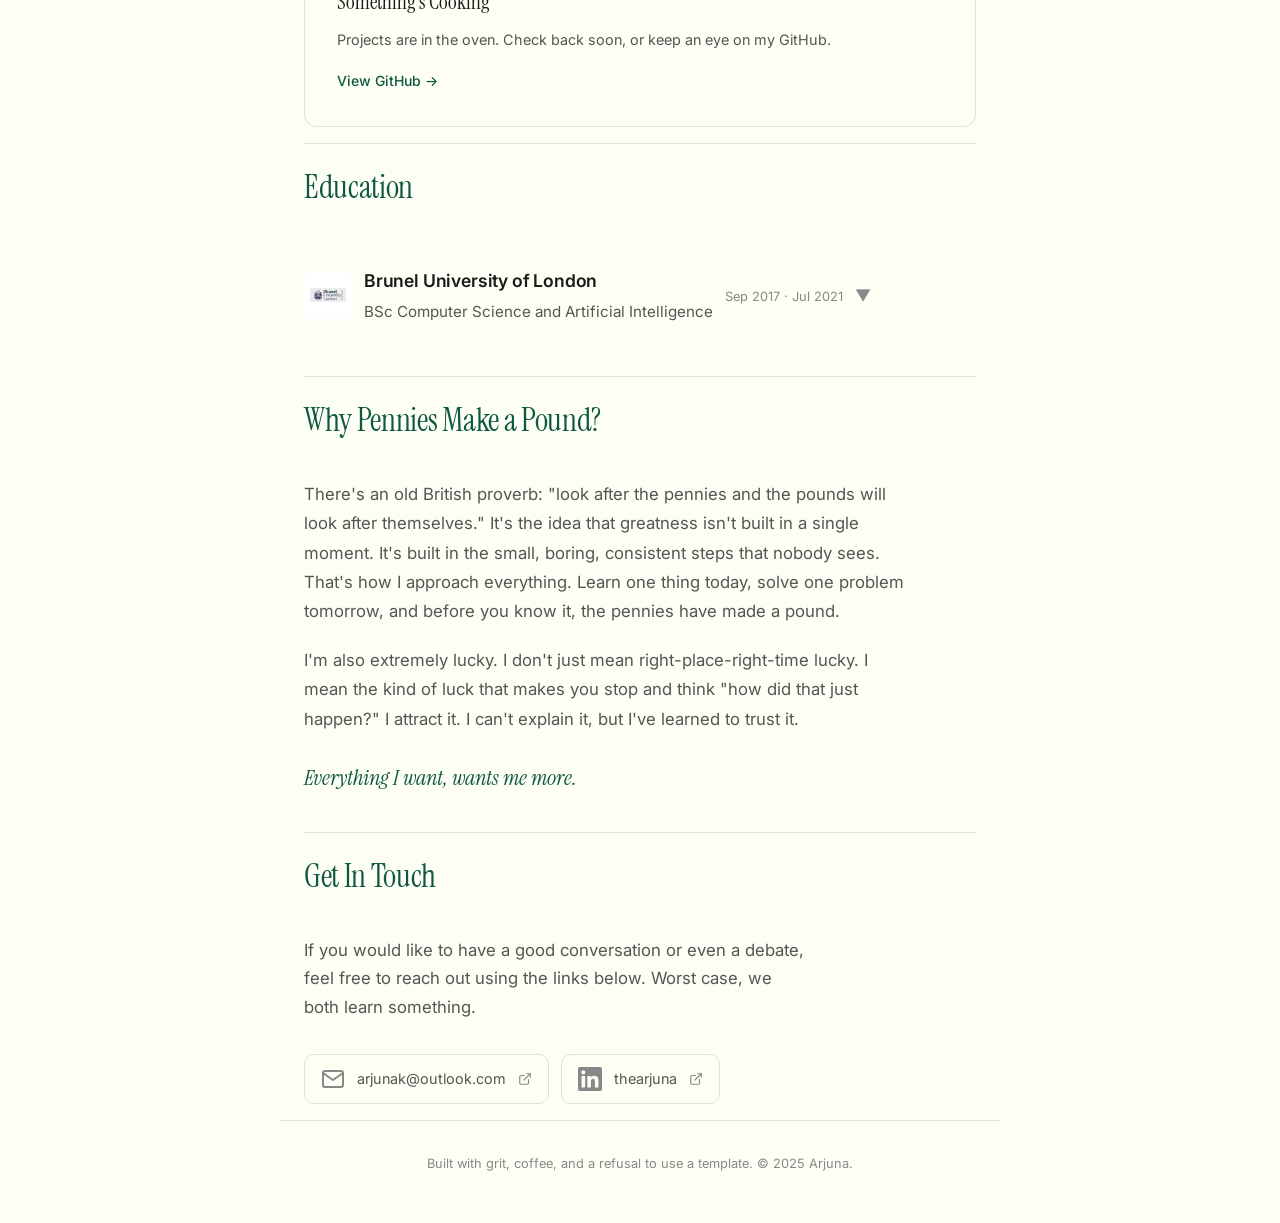
==== commit f0693e7d: "Polish portfolio - update content, interactions, and styling Reworked hero section (removed social l" ====
--- a/index.html
+++ b/index.html
@@ -58,20 +58,6 @@
         if there's a problem, I've already got six tabs open looking for answers. I love finding the right tools, connecting the dots, and building solutions that actually work. Give me a challenge
         and a cup of coffee, and I'll figure the rest out.
       </p>
-      <div class="hero-links">
-        <a href="https://github.com/itsARJUNA" target="_blank" rel="noopener" class="hero-link">
-          <svg xmlns="http://www.w3.org/2000/svg" width="20" height="20" viewBox="0 0 24 24" fill="currentColor"><path d="M12 0c-6.626 0-12 5.373-12 12 0 5.302 3.438 9.8 8.207 11.387.599.111.793-.261.793-.577v-2.234c-3.338.726-4.033-1.416-4.033-1.416-.546-1.387-1.333-1.756-1.333-1.756-1.089-.745.083-.729.083-.729 1.205.084 1.839 1.237 1.839 1.237 1.07 1.834 2.807 1.304 3.492.997.107-.775.418-1.305.762-1.604-2.665-.305-5.467-1.334-5.467-5.931 0-1.311.469-2.381 1.236-3.221-.124-.303-.535-1.524.117-3.176 0 0 1.008-.322 3.301 1.23.957-.266 1.983-.399 3.003-.404 1.02.005 2.047.138 3.006.404 2.291-1.552 3.297-1.23 3.297-1.23.653 1.653.242 2.874.118 3.176.77.84 1.235 1.911 1.235 3.221 0 4.609-2.807 5.624-5.479 5.921.43.372.823 1.102.823 2.222v3.293c0 .319.192.694.801.576 4.765-1.589 8.199-6.086 8.199-11.386 0-6.627-5.373-12-12-12z"/></svg>
-          GitHub
-        </a>
-        <a href="https://www.linkedin.com/in/thearjuna/" target="_blank" rel="noopener" class="hero-link">
-          <svg xmlns="http://www.w3.org/2000/svg" width="20" height="20" viewBox="0 0 24 24" fill="currentColor"><path d="M20.447 20.452h-3.554v-5.569c0-1.328-.027-3.037-1.852-3.037-1.853 0-2.136 1.445-2.136 2.939v5.667H9.351V9h3.414v1.561h.046c.477-.9 1.637-1.85 3.37-1.85 3.601 0 4.267 2.37 4.267 5.455v6.286zM5.337 7.433c-1.144 0-2.063-.926-2.063-2.065 0-1.138.92-2.063 2.063-2.063 1.14 0 2.064.925 2.064 2.063 0 1.139-.925 2.065-2.064 2.065zm1.782 13.019H3.555V9h3.564v11.452zM22.225 0H1.771C.792 0 0 .774 0 1.729v20.542C0 23.227.792 24 1.771 24h20.451C23.2 24 24 23.227 24 22.271V1.729C24 .774 23.2 0 22.222 0h.003z"/></svg>
-          LinkedIn
-        </a>
-        <a href="mailto:arjunak@outlook.com" class="hero-link">
-          <svg xmlns="http://www.w3.org/2000/svg" width="20" height="20" viewBox="0 0 24 24" fill="none" stroke="currentColor" stroke-width="2" stroke-linecap="round" stroke-linejoin="round"><path d="M4 4h16c1.1 0 2 .9 2 2v12c0 1.1-.9 2-2 2H4c-1.1 0-2-.9-2-2V6c0-1.1.9-2 2-2z"/><polyline points="22,6 12,13 2,6"/></svg>
-          Email
-        </a>
-      </div>
     </section>
 
     <!-- Divider -->
@@ -180,21 +166,9 @@
       <h2 class="section-title">Skills</h2>
       <div class="skills-grid">
         <div class="skill-category">
-          <h3>Cloud & Infrastructure</h3>
-          <div class="skill-tags">
-            <span class="skill-tag">AWS</span>
-            <span class="skill-tag">S3</span>
-            <span class="skill-tag">EC2</span>
-            <span class="skill-tag">IAM</span>
-            <span class="skill-tag">CloudWatch</span>
-            <span class="skill-tag">Lambda</span>
-            <span class="skill-tag">VPC</span>
-            <span class="skill-tag">Route 53</span>
-          </div>
-        </div>
-        <div class="skill-category">
           <h3>Security</h3>
           <div class="skill-tags">
+            <span class="skill-tag">Splunk</span>
             <span class="skill-tag">LogRhythm</span>
             <span class="skill-tag">SIEM</span>
             <span class="skill-tag">SOC Operations</span>
@@ -203,14 +177,27 @@
           </div>
         </div>
         <div class="skill-category">
+          <h3>Infrastructure</h3>
+          <div class="skill-tags">
+            <span class="skill-tag">AWS</span>
+            <span class="skill-tag">Linux</span>
+          </div>
+        </div>
+        <div class="skill-category">
           <h3>Development & Tooling</h3>
           <div class="skill-tags">
             <span class="skill-tag">Python</span>
             <span class="skill-tag">Grafana</span>
-            <span class="skill-tag">Automation</span>
             <span class="skill-tag">HTML / CSS</span>
             <span class="skill-tag">Git</span>
-            <span class="skill-tag">Bash</span>
+          </div>
+        </div>
+        <div class="skill-category">
+          <h3>AI-Assisted Development</h3>
+          <div class="skill-tags">
+            <span class="skill-tag">Claude</span>
+            <span class="skill-tag">Kiro</span>
+            <span class="skill-tag">Prompt Engineering</span>
           </div>
         </div>
         <div class="skill-category">
@@ -221,6 +208,7 @@
             <span class="skill-tag">Time Management</span>
             <span class="skill-tag">On-Call Operations</span>
             <span class="skill-tag">Cross-Team Collaboration</span>
+            <span class="skill-tag">Cleanliness & Hygiene</span>
           </div>
         </div>
       </div>
@@ -305,21 +293,18 @@
     <section class="section" id="contact">
       <h2 class="section-title">Get In Touch</h2>
       <p class="contact-text">
-        Got a problem that needs solving? Want to collaborate on something? Or just want to say hey?
-        I'm always up for a good conversation.
+        If you would like to have a good conversation or even a debate, feel free to reach out using the links below. Worst case, we both learn something.
       </p>
       <div class="contact-links">
         <a href="mailto:arjunak@outlook.com" class="contact-card">
           <svg xmlns="http://www.w3.org/2000/svg" width="24" height="24" viewBox="0 0 24 24" fill="none" stroke="currentColor" stroke-width="2" stroke-linecap="round" stroke-linejoin="round"><path d="M4 4h16c1.1 0 2 .9 2 2v12c0 1.1-.9 2-2 2H4c-1.1 0-2-.9-2-2V6c0-1.1.9-2 2-2z"/><polyline points="22,6 12,13 2,6"/></svg>
           <span>arjunak@outlook.com</span>
-        </a>
-        <a href="https://github.com/itsARJUNA" target="_blank" rel="noopener" class="contact-card">
-          <svg xmlns="http://www.w3.org/2000/svg" width="24" height="24" viewBox="0 0 24 24" fill="currentColor"><path d="M12 0c-6.626 0-12 5.373-12 12 0 5.302 3.438 9.8 8.207 11.387.599.111.793-.261.793-.577v-2.234c-3.338.726-4.033-1.416-4.033-1.416-.546-1.387-1.333-1.756-1.333-1.756-1.089-.745.083-.729.083-.729 1.205.084 1.839 1.237 1.839 1.237 1.07 1.834 2.807 1.304 3.492.997.107-.775.418-1.305.762-1.604-2.665-.305-5.467-1.334-5.467-5.931 0-1.311.469-2.381 1.236-3.221-.124-.303-.535-1.524.117-3.176 0 0 1.008-.322 3.301 1.23.957-.266 1.983-.399 3.003-.404 1.02.005 2.047.138 3.006.404 2.291-1.552 3.297-1.23 3.297-1.23.653 1.653.242 2.874.118 3.176.77.84 1.235 1.911 1.235 3.221 0 4.609-2.807 5.624-5.479 5.921.43.372.823 1.102.823 2.222v3.293c0 .319.192.694.801.576 4.765-1.589 8.199-6.086 8.199-11.386 0-6.627-5.373-12-12-12z"/></svg>
-          <span>itsARJUNA</span>
+          <svg xmlns="http://www.w3.org/2000/svg" width="14" height="14" viewBox="0 0 24 24" fill="none" stroke="currentColor" stroke-width="2" stroke-linecap="round" stroke-linejoin="round"><path d="M18 13v6a2 2 0 0 1-2 2H5a2 2 0 0 1-2-2V8a2 2 0 0 1 2-2h6"/><polyline points="15 3 21 3 21 9"/><line x1="10" y1="14" x2="21" y2="3"/></svg>
         </a>
         <a href="https://www.linkedin.com/in/thearjuna/" target="_blank" rel="noopener" class="contact-card">
           <svg xmlns="http://www.w3.org/2000/svg" width="24" height="24" viewBox="0 0 24 24" fill="currentColor"><path d="M20.447 20.452h-3.554v-5.569c0-1.328-.027-3.037-1.852-3.037-1.853 0-2.136 1.445-2.136 2.939v5.667H9.351V9h3.414v1.561h.046c.477-.9 1.637-1.85 3.37-1.85 3.601 0 4.267 2.37 4.267 5.455v6.286zM5.337 7.433c-1.144 0-2.063-.926-2.063-2.065 0-1.138.92-2.063 2.063-2.063 1.14 0 2.064.925 2.064 2.063 0 1.139-.925 2.065-2.064 2.065zm1.782 13.019H3.555V9h3.564v11.452zM22.225 0H1.771C.792 0 0 .774 0 1.729v20.542C0 23.227.792 24 1.771 24h20.451C23.2 24 24 23.227 24 22.271V1.729C24 .774 23.2 0 22.222 0h.003z"/></svg>
           <span>thearjuna</span>
+          <svg xmlns="http://www.w3.org/2000/svg" width="14" height="14" viewBox="0 0 24 24" fill="none" stroke="currentColor" stroke-width="2" stroke-linecap="round" stroke-linejoin="round"><path d="M18 13v6a2 2 0 0 1-2 2H5a2 2 0 0 1-2-2V8a2 2 0 0 1 2-2h6"/><polyline points="15 3 21 3 21 9"/><line x1="10" y1="14" x2="21" y2="3"/></svg>
         </a>
       </div>
     </section>
--- a/css/style.css
+++ b/css/style.css
@@ -16,7 +16,7 @@
   --text-muted: #666666;
   --border: #222222;
   --card-bg: #141414;
-  --card-hover: #1a1a1a;
+  --card-hover: #0f2a1f;
   --tag-bg: #1a1a1a;
   --tag-border: #2a2a2a;
   --accent: #0B3D2E;
@@ -221,7 +221,7 @@
 
 /* ====== HERO ====== */
 .hero {
-  padding: 4rem 0 3rem;
+  padding: 1.5rem 0 1rem;
 }
 
 .hero-badge {
@@ -277,13 +277,15 @@
   padding: 0.5rem 1rem;
   border: 1px solid var(--border);
   border-radius: 8px;
-  transition: all var(--transition);
+  transition: all var(--transition), transform var(--transition), box-shadow var(--transition);
 }
 
 .hero-link:hover {
   color: var(--text);
   border-color: var(--text-muted);
   background: var(--card-hover);
+  transform: scale(1.03);
+  box-shadow: 0 4px 12px rgba(0, 0, 0, 0.08);
 }
 
 .hero-link svg {
@@ -300,7 +302,7 @@
 
 /* ====== SECTIONS ====== */
 .section {
-  padding: 3rem 0;
+  padding: 1rem 0;
 }
 
 .section-title {
@@ -328,7 +330,7 @@
   border-radius: 8px;
   margin-left: -0.75rem;
   margin-right: -0.75rem;
-  transition: background var(--transition);
+  transition: background var(--transition), transform var(--transition), box-shadow var(--transition);
 }
 
 .exp-group-header > div:first-of-type {
@@ -337,6 +339,16 @@
 
 .exp-group-header:hover {
   background: var(--card-hover);
+  transform: scale(1.015);
+  box-shadow: 0 4px 12px rgba(0, 0, 0, 0.08);
+}
+
+.exp-group-header:hover .chevron {
+  transform: translateY(3px);
+}
+
+.exp-group[open] .exp-group-header:hover .chevron {
+  transform: rotate(180deg) translateY(-3px);
 }
 
 .exp-logo {
@@ -630,8 +642,9 @@
 
 .contact-links {
   display: flex;
-  flex-direction: column;
+  flex-direction: row;
   gap: 0.75rem;
+  flex-wrap: wrap;
 }
 
 .contact-card {
@@ -644,7 +657,7 @@
   padding: 0.75rem 1rem;
   border: 1px solid var(--border);
   border-radius: 10px;
-  transition: all var(--transition);
+  transition: all var(--transition), transform var(--transition), box-shadow var(--transition);
   width: fit-content;
 }
 
@@ -652,6 +665,8 @@
   color: var(--text);
   border-color: var(--text-muted);
   background: var(--card-hover);
+  transform: scale(1.03);
+  box-shadow: 0 4px 12px rgba(0, 0, 0, 0.08);
 }
 
 .contact-card svg {
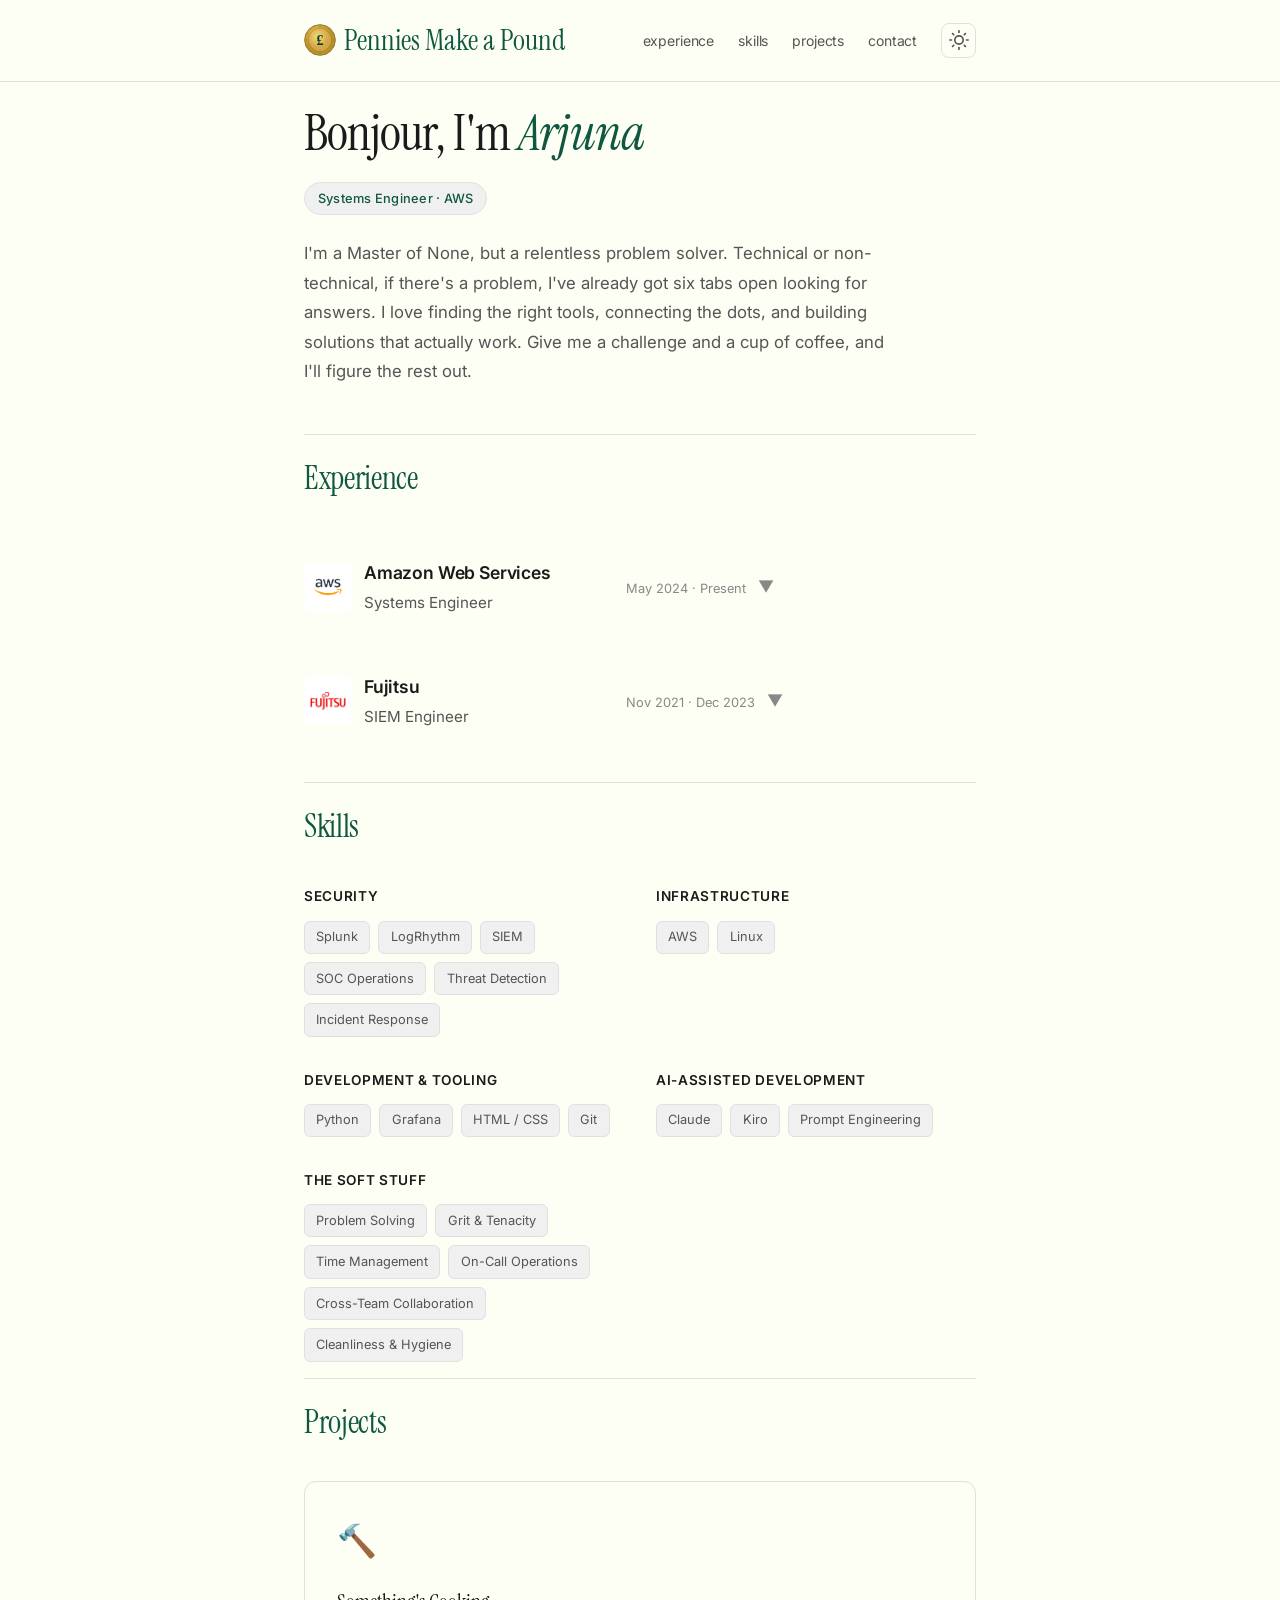
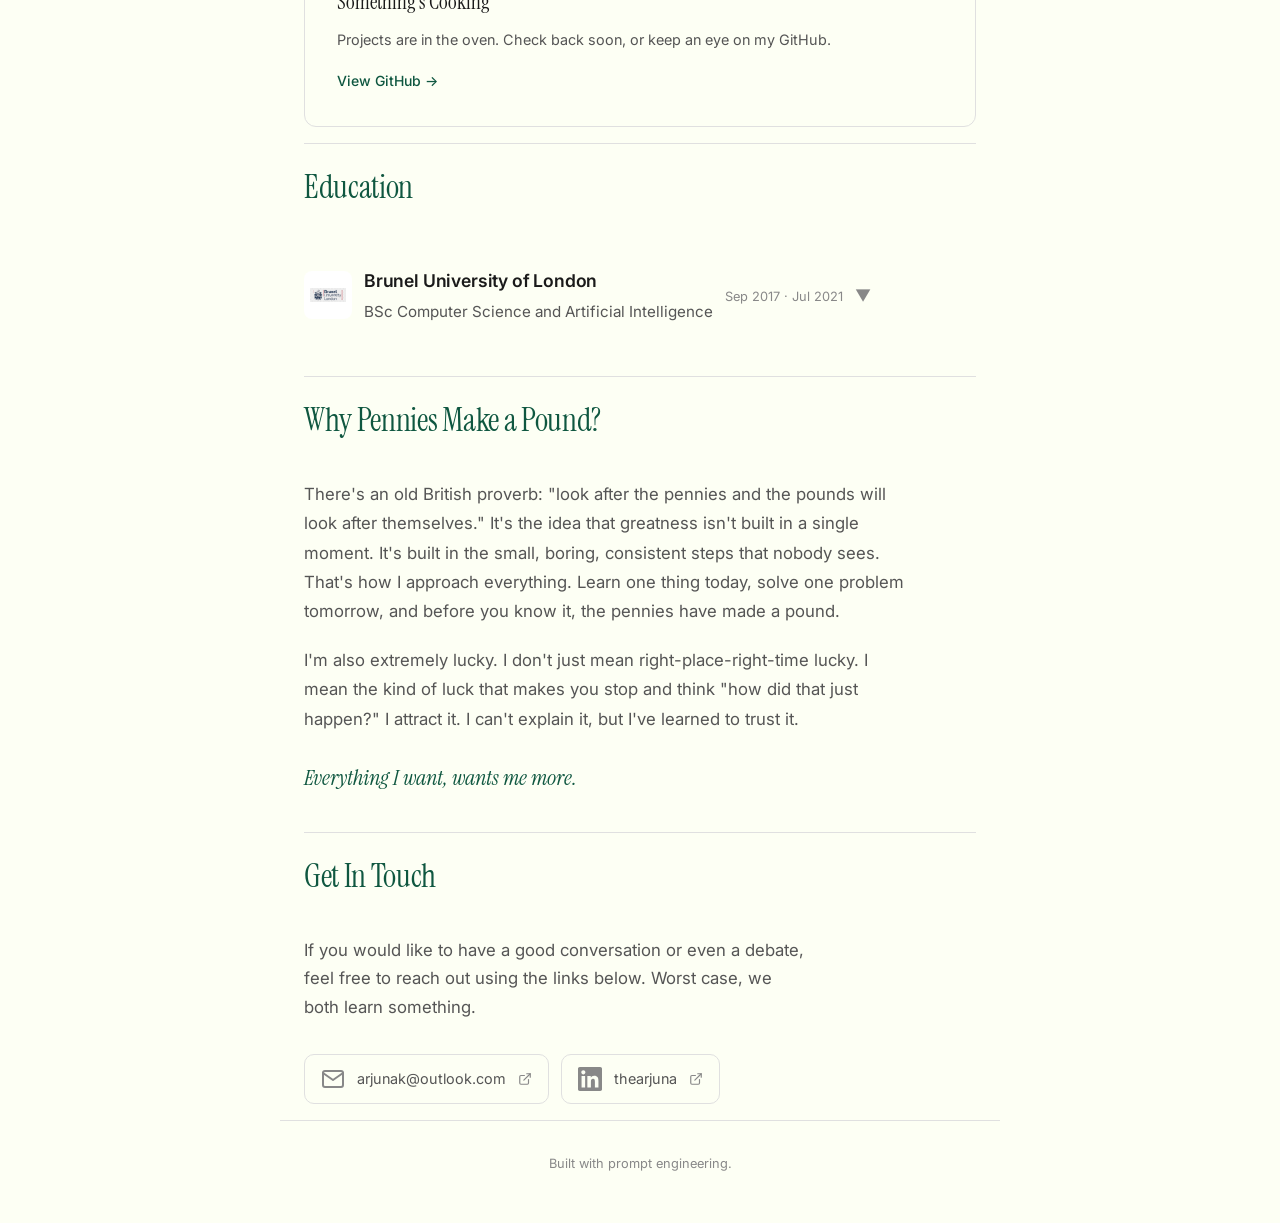
==== commit 44e1cb0f: "Add interactables, animations, favicon, and polish Added coin favicon with £ symbol and hover tilt/c" ====
--- a/index.html
+++ b/index.html
@@ -4,6 +4,7 @@
   <meta charset="UTF-8" />
   <meta name="viewport" content="width=device-width, initial-scale=1.0" />
   <title>Arjuna | Systems Engineer</title>
+  <link rel="icon" type="image/svg+xml" href="./favicon.svg" />
   <link rel="stylesheet" href="./css/style.css" />
 
   <!-- Fonts -->
@@ -16,7 +17,7 @@
   <!-- Navigation -->
   <nav class="navbar">
     <div class="nav-container">
-      <a href="#pennies" class="logo">Pennies Make a Pound</a>
+      <a href="#pennies" class="logo"><img src="./favicon.svg" alt="Coin" class="logo-icon" />Pennies Make a Pound</a>
       <div class="nav-right">
         <ul class="nav-links">
           <li><a href="#experience">experience</a></li>
@@ -313,7 +314,7 @@
 
   <!-- Footer -->
   <footer class="footer">
-    <p>Built with grit, coffee, and a refusal to use a template. © 2025 Arjuna.</p>
+    <p>Built with prompt engineering.</p>
   </footer>
 
   <!-- Theme Toggle Script -->
@@ -333,6 +334,50 @@
       const next = current === 'dark' ? 'light' : 'dark';
       html.setAttribute('data-theme', next);
       localStorage.setItem('theme', next);
+      themeToggle.classList.remove('spin');
+      void themeToggle.offsetWidth;
+      themeToggle.classList.add('spin');
+    });
+
+    // Coin tilt following mouse
+    const logoLink = document.querySelector('.logo');
+    logoLink.addEventListener('mousemove', (e) => {
+      const coin = document.querySelector('.logo-icon');
+      const rect = coin.getBoundingClientRect();
+      const x = e.clientX - rect.left - rect.width / 2;
+      const y = e.clientY - rect.top - rect.height / 2;
+      const rotateY = (x / rect.width) * 80;
+      const rotateX = -(y / rect.height) * 80;
+      coin.style.transform = `perspective(200px) rotateX(${rotateX}deg) rotateY(${rotateY}deg)`;
+    });
+
+    logoLink.addEventListener('mouseleave', () => {
+      const coin = document.querySelector('.logo-icon');
+      coin.style.transform = 'perspective(200px) rotateX(0) rotateY(0)';
+    });
+
+    // Coin flip on click
+    const coin = document.querySelector('.logo-icon');
+    coin.addEventListener('click', (e) => {
+      e.preventDefault();
+      e.stopPropagation();
+      coin.classList.remove('flip');
+      void coin.offsetWidth;
+      coin.classList.add('flip');
+    });
+
+    // Re-trigger stagger animations on details toggle
+    document.querySelectorAll('.exp-group').forEach(details => {
+      details.addEventListener('toggle', () => {
+        if (details.open) {
+          const items = details.querySelectorAll('.experience-item, .exp-details, li');
+          items.forEach(el => {
+            el.style.animation = 'none';
+            void el.offsetWidth;
+            el.style.animation = '';
+          });
+        }
+      });
     });
 
     // Mobile menu
--- a/css/style.css
+++ b/css/style.css
@@ -89,6 +89,9 @@
 }
 
 .logo {
+  display: flex;
+  align-items: center;
+  gap: 0.5rem;
   font-family: var(--font-serif);
   font-size: 1.8rem;
   font-weight: 550;
@@ -101,6 +104,42 @@
   color: var(--accent-text);
 }
 
+.coin-icon {
+  display: inline-flex;
+  align-items: center;
+  justify-content: center;
+  width: 36px;
+  height: 36px;
+  border-radius: 50%;
+  background: radial-gradient(circle at 40% 35%, #F0D56C, #D4A843, #B8912A);
+  border: 2px solid #9A7B2D;
+  overflow: hidden;
+  transition: transform 0.15s ease;
+  flex-shrink: 0;
+}
+
+.coin-img {
+  width: 26px;
+  height: 26px;
+  object-fit: contain;
+}
+
+.logo-icon {
+  width: 32px;
+  height: 32px;
+  transition: transform 0.15s ease;
+}
+
+.logo-icon.flip {
+  animation: coinFlip 1s ease-in-out;
+}
+
+@keyframes coinFlip {
+  0% { transform: rotateX(0deg); }
+  50% { transform: rotateX(900deg) scale(1.2); }
+  100% { transform: rotateX(1080deg) scale(1); }
+}
+
 .nav-links {
   list-style: none;
   display: flex;
@@ -114,10 +153,26 @@
   text-decoration: none;
   transition: color var(--transition);
   letter-spacing: -0.01em;
+  position: relative;
+}
+
+.nav-links a::after {
+  content: '';
+  position: absolute;
+  bottom: -4px;
+  left: 0;
+  width: 0;
+  height: 2px;
+  background: var(--accent-text);
+  transition: width 0.3s ease;
 }
 
 .nav-links a:hover {
   color: var(--text);
+}
+
+.nav-links a:hover::after {
+  width: 100%;
 }
 
 /* Theme Toggle */
@@ -137,6 +192,16 @@
 .theme-toggle:hover {
   color: var(--text);
   border-color: var(--text-muted);
+}
+
+.theme-toggle.spin svg {
+  animation: toggleSpin 0.5s ease;
+}
+
+@keyframes toggleSpin {
+  0% { transform: rotate(0deg) scale(1); }
+  50% { transform: rotate(180deg) scale(1.2); }
+  100% { transform: rotate(360deg) scale(1); }
 }
 
 [data-theme="dark"] .icon-sun { display: none; }
@@ -387,6 +452,35 @@
   padding: 0 0 1.5rem;
 }
 
+.exp-group-content .experience-item,
+.exp-group-content .exp-details {
+  animation: staggerFade 0.4s ease both;
+}
+
+.exp-group-content .experience-item:nth-child(1) { animation-delay: 0s; }
+.exp-group-content .experience-item:nth-child(2) { animation-delay: 0.1s; }
+.exp-group-content .experience-item:nth-child(3) { animation-delay: 0.2s; }
+
+.exp-group-content li {
+  animation: staggerFade 0.3s ease both;
+}
+
+.exp-group-content li:nth-child(1) { animation-delay: 0.05s; }
+.exp-group-content li:nth-child(2) { animation-delay: 0.12s; }
+.exp-group-content li:nth-child(3) { animation-delay: 0.19s; }
+.exp-group-content li:nth-child(4) { animation-delay: 0.26s; }
+
+@keyframes staggerFade {
+  0% {
+    opacity: 0;
+    transform: translateX(-8px);
+  }
+  100% {
+    opacity: 1;
+    transform: translateX(0);
+  }
+}
+
 .experience-item {
   margin-bottom: 2rem;
   padding-bottom: 2rem;
@@ -507,12 +601,15 @@
   border: 1px solid var(--tag-border);
   padding: 0.3rem 0.7rem;
   border-radius: 6px;
-  transition: all var(--transition);
+  transition: all var(--transition), transform var(--transition), box-shadow var(--transition);
 }
 
 .skill-tag:hover {
-  color: var(--text);
-  border-color: var(--text-muted);
+  color: var(--accent-text);
+  border-color: var(--accent-text);
+  transform: translateY(-2px);
+  box-shadow: 0 3px 8px rgba(11, 61, 46, 0.15);
+  cursor: default;
 }
 
 /* ====== PROJECTS ====== */
@@ -533,6 +630,28 @@
 .project-card:hover {
   border-color: var(--text-muted);
   background: var(--card-hover);
+}
+
+.coming-soon-card {
+  position: relative;
+  overflow: hidden;
+}
+
+.coming-soon-card::before {
+  content: '';
+  position: absolute;
+  top: 0;
+  left: -100%;
+  width: 60%;
+  height: 100%;
+  background: linear-gradient(90deg, transparent, rgba(78, 202, 139, 0.06), transparent);
+  animation: shimmer 3s ease-in-out infinite;
+}
+
+@keyframes shimmer {
+  0% { left: -100%; }
+  50% { left: 100%; }
+  100% { left: 100%; }
 }
 
 .project-emoji {
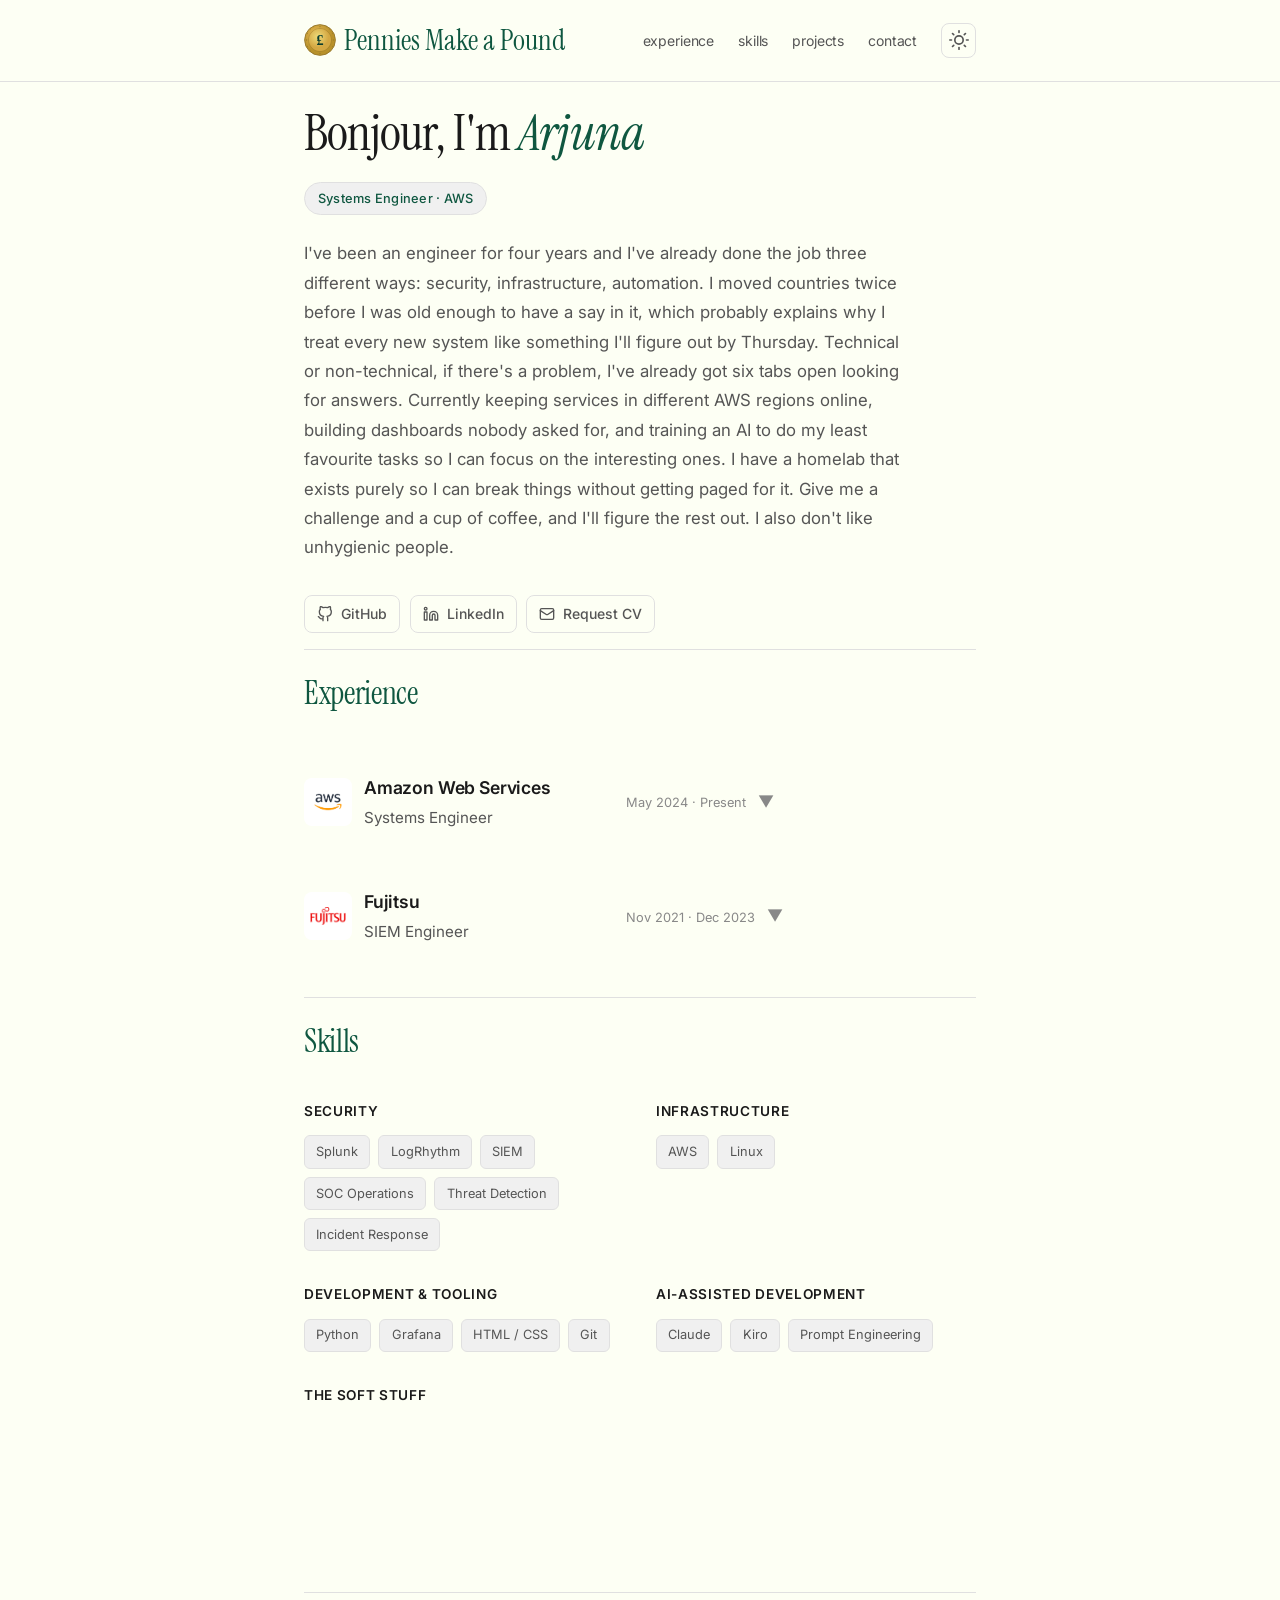
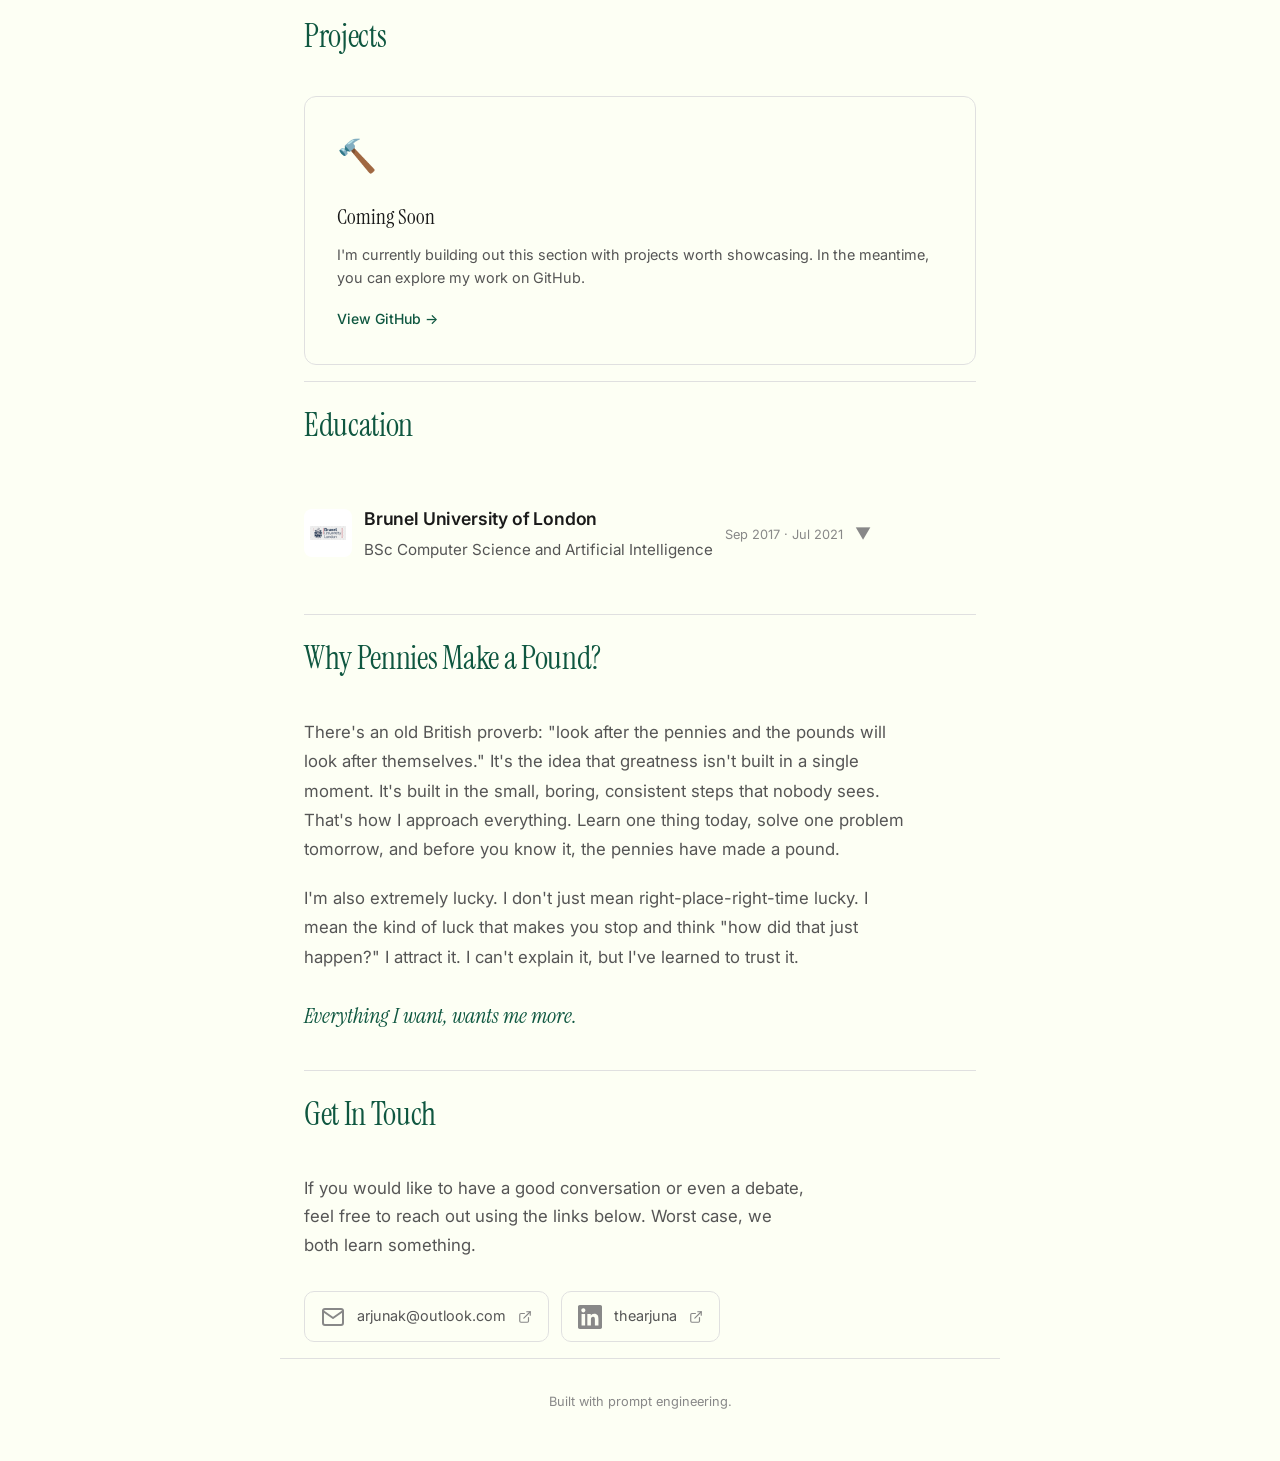
==== commit fabf2c6b: "Reduce magnetic button intensity and tighten hero link spacing Co-Authored-By: Claude Opus 4.6 <nore" ====
--- a/index.html
+++ b/index.html
@@ -13,6 +13,9 @@
   <link href="https://fonts.googleapis.com/css2?family=Instrument+Serif:ital@0;1&family=Inter:wght@300;400;500;600&display=swap" rel="stylesheet" />
 </head>
 <body>
+
+  <!-- Scroll Progress Bar -->
+  <div class="scroll-progress" id="scrollProgress"></div>
 
   <!-- Navigation -->
   <nav class="navbar">
@@ -55,10 +58,22 @@
       <h1>Bonjour, I'm <span class="accent">Arjuna</span></h1>
       <div class="hero-badge">Systems Engineer · AWS</div>
       <p class="hero-bio">
-        I'm a Master of None, but a relentless problem solver. Technical or non-technical,
-        if there's a problem, I've already got six tabs open looking for answers. I love finding the right tools, connecting the dots, and building solutions that actually work. Give me a challenge
-        and a cup of coffee, and I'll figure the rest out.
+        I've been an engineer for four years and I've already done the job three different ways: security, infrastructure, automation. I moved countries twice before I was old enough to have a say in it, which probably explains why I treat every new system like something I'll figure out by Thursday. Technical or non-technical, if there's a problem, I've already got six tabs open looking for answers. Currently keeping services in different AWS regions online, building dashboards nobody asked for, and training an AI to do my least favourite tasks so I can focus on the interesting ones. I have a homelab that exists purely so I can break things without getting paged for it. Give me a challenge and a cup of coffee, and I'll figure the rest out. I also don't like unhygienic people.
       </p>
+      <div class="hero-links">
+        <a href="https://github.com/itsARJUNA" target="_blank" rel="noopener" class="hero-link">
+          <svg xmlns="http://www.w3.org/2000/svg" width="16" height="16" viewBox="0 0 24 24" fill="none" stroke="currentColor" stroke-width="2" stroke-linecap="round" stroke-linejoin="round"><path d="M9 19c-5 1.5-5-2.5-7-3m14 6v-3.87a3.37 3.37 0 0 0-.94-2.61c3.14-.35 6.44-1.54 6.44-7A5.44 5.44 0 0 0 20 4.77 5.07 5.07 0 0 0 19.91 1S18.73.65 16 2.48a13.38 13.38 0 0 0-7 0C6.27.65 5.09 1 5.09 1A5.07 5.07 0 0 0 5 4.77a5.44 5.44 0 0 0-1.5 3.78c0 5.42 3.3 6.61 6.44 7A3.37 3.37 0 0 0 9 18.13V22"></path></svg>
+          GitHub
+        </a>
+        <a href="https://www.linkedin.com/in/thearjuna/" target="_blank" rel="noopener" class="hero-link">
+          <svg xmlns="http://www.w3.org/2000/svg" width="16" height="16" viewBox="0 0 24 24" fill="none" stroke="currentColor" stroke-width="2" stroke-linecap="round" stroke-linejoin="round"><path d="M16 8a6 6 0 0 1 6 6v7h-4v-7a2 2 0 0 0-2-2 2 2 0 0 0-2 2v7h-4v-7a6 6 0 0 1 6-6z"></path><rect x="2" y="9" width="4" height="12"></rect><circle cx="4" cy="4" r="2"></circle></svg>
+          LinkedIn
+        </a>
+        <a href="mailto:arjunak@outlook.com?subject=May%20I%20request%20your%20CV&body=Hi%20Arjuna%2C%0A%0AFirstly%2C%20you're%20a%20beautiful%20man.%0A%0ASecondly%2C%0A%0AThis%20is%20%5Byour%20name%5D%20from%20%5Bcompany%5D%20requesting%20your%20CV.%0A%0AKind%20regards%2C%0A%5Byour%20name%5D" class="hero-link">
+          <svg xmlns="http://www.w3.org/2000/svg" width="16" height="16" viewBox="0 0 24 24" fill="none" stroke="currentColor" stroke-width="2" stroke-linecap="round" stroke-linejoin="round"><rect x="2" y="4" width="20" height="16" rx="2"></rect><path d="m22 7-8.97 5.7a1.94 1.94 0 0 1-2.06 0L2 7"></path></svg>
+          Request CV
+        </a>
+      </div>
     </section>
 
     <!-- Divider -->
@@ -101,7 +116,7 @@
               <span class="exp-date">May 2024 · May 2025</span>
             </div>
             <div class="exp-details">
-              <p class="exp-team">AI2 Engineer · May to Sep 2024</p>
+              <p class="exp-team">AI2 Engineer · May 2024 to Sep 2024</p>
               <ul>
                 <li>Spent the first few months "skilling up on AWS", which is corporate speak for drinking from a firehose while pretending you're not drowning. Spoiler: I swam.</li>
               </ul>
@@ -224,8 +239,8 @@
       <div class="projects-grid">
         <div class="project-card coming-soon-card">
           <div class="project-emoji">🔨</div>
-          <h3>Something's Cooking</h3>
-          <p>Projects are in the oven. Check back soon, or keep an eye on my GitHub.</p>
+          <h3>Coming Soon</h3>
+          <p>I'm currently building out this section with projects worth showcasing. In the meantime, you can explore my work on GitHub.</p>
           <a href="https://github.com/itsARJUNA" target="_blank" rel="noopener" class="project-link">
             View GitHub →
           </a>
@@ -319,6 +334,8 @@
 
   <!-- Theme Toggle Script -->
   <script>
+    window.addEventListener('load', () => document.body.classList.add('loaded'));
+
     const themeToggle = document.getElementById('themeToggle');
     const html = document.documentElement;
     const stored = localStorage.getItem('theme');
@@ -408,6 +425,196 @@
         }
       });
     });
+
+    // Navbar scroll effect
+    const navbar = document.querySelector('.navbar');
+    window.addEventListener('scroll', () => {
+      if (window.scrollY > 50) {
+        navbar.classList.add('scrolled');
+      } else {
+        navbar.classList.remove('scrolled');
+      }
+    });
+
+    // Active nav highlighting
+    const sections = document.querySelectorAll('section[id]');
+    const navLinks = document.querySelectorAll('.nav-links a');
+
+    const navObserver = new IntersectionObserver((entries) => {
+      entries.forEach(entry => {
+        if (entry.isIntersecting) {
+          navLinks.forEach(link => {
+            link.classList.toggle('active', link.getAttribute('href') === '#' + entry.target.id);
+          });
+        }
+      });
+    }, { threshold: 0.3, rootMargin: '-100px 0px -50% 0px' });
+
+    sections.forEach(section => navObserver.observe(section));
+
+    // Pennies quote reveal
+    const penniesQuote = document.querySelector('.pennies-quote');
+    if (penniesQuote) {
+      const quoteObserver = new IntersectionObserver((entries) => {
+        entries.forEach(entry => {
+          if (entry.isIntersecting) {
+            entry.target.classList.add('revealed');
+            quoteObserver.unobserve(entry.target);
+          }
+        });
+      }, { threshold: 0.5 });
+      quoteObserver.observe(penniesQuote);
+    }
+
+    // Contact cards stagger
+    const contactSection = document.getElementById('contact');
+    if (contactSection) {
+      const contactObserver = new IntersectionObserver((entries) => {
+        entries.forEach(entry => {
+          if (entry.isIntersecting) {
+            const cards = entry.target.querySelectorAll('.contact-card');
+            cards.forEach((card, i) => {
+              setTimeout(() => card.classList.add('visible'), i * 150);
+            });
+            contactObserver.unobserve(entry.target);
+          }
+        });
+      }, { threshold: 0.3 });
+      contactObserver.observe(contactSection);
+    }
+
+    // Konami code easter egg
+    const konamiCode = ['ArrowUp','ArrowDown','ArrowLeft','ArrowRight'];
+    let konamiIndex = 0;
+
+    document.addEventListener('keydown', (e) => {
+      if (e.code === konamiCode[konamiIndex]) {
+        konamiIndex++;
+        if (konamiIndex === konamiCode.length) {
+          konamiIndex = 0;
+          triggerEasterEgg();
+        }
+      } else {
+        konamiIndex = 0;
+      }
+    });
+
+    function triggerEasterEgg() {
+      // Confetti
+      for (let i = 0; i < 150; i++) {
+        const confetti = document.createElement('div');
+        confetti.className = 'confetti';
+        confetti.style.left = Math.random() * 100 + 'vw';
+        confetti.style.background = ['#f44336','#e91e63','#9c27b0','#673ab7','#3f51b5','#2196f3','#00bcd4','#4caf50','#ffeb3b','#ff9800'][Math.floor(Math.random() * 10)];
+        confetti.style.animationDuration = (Math.random() * 2 + 1.5) + 's';
+        confetti.style.animationDelay = (Math.random() * 0.5) + 's';
+        document.body.appendChild(confetti);
+        confetti.addEventListener('animationend', () => confetti.remove());
+      }
+
+      // Message
+      const msg = document.createElement('div');
+      msg.className = 'easter-egg-msg';
+      msg.textContent = "Fine, you won the prize, me. I shall work for you.";
+      document.body.appendChild(msg);
+      setTimeout(() => msg.classList.add('visible'), 50);
+      setTimeout(() => {
+        msg.classList.remove('visible');
+        setTimeout(() => msg.remove(), 500);
+      }, 4000);
+    }
+
+    // Magnetic buttons
+    document.querySelectorAll('.hero-link, .contact-card, .nav-links a, .theme-toggle').forEach(btn => {
+      btn.addEventListener('mousemove', (e) => {
+        const rect = btn.getBoundingClientRect();
+        const x = e.clientX - rect.left - rect.width / 2;
+        const y = e.clientY - rect.top - rect.height / 2;
+        btn.style.transform = `translate(${x * 0.07}px, ${y * 0.07}px)`;
+      });
+
+      btn.addEventListener('mouseleave', () => {
+        btn.style.transform = '';
+      });
+    });
+
+    // Cursor glow + tilt on cards
+    document.querySelectorAll('.project-card, .contact-card, .exp-group-header').forEach(card => {
+      card.addEventListener('mousemove', (e) => {
+        const rect = card.getBoundingClientRect();
+        const x = e.clientX - rect.left;
+        const y = e.clientY - rect.top;
+        card.style.setProperty('--glow-x', x + 'px');
+        card.style.setProperty('--glow-y', y + 'px');
+
+        if (card.classList.contains('project-card')) {
+          const rotateY = ((x / rect.width) - 0.5) * 8;
+          const rotateX = ((y / rect.height) - 0.5) * -8;
+          card.style.transform = `perspective(600px) rotateX(${rotateX}deg) rotateY(${rotateY}deg) translateY(-4px)`;
+        }
+      });
+
+      card.addEventListener('mouseleave', () => {
+        if (card.classList.contains('project-card')) {
+          card.style.transform = '';
+        }
+      });
+    });
+
+    // Scroll progress bar
+    const scrollProgress = document.getElementById('scrollProgress');
+    window.addEventListener('scroll', () => {
+      const scrollTop = window.scrollY;
+      const docHeight = document.documentElement.scrollHeight - window.innerHeight;
+      const progress = (scrollTop / docHeight) * 100;
+      scrollProgress.style.width = progress + '%';
+    });
+
+    // Footer reveal
+    const footerText = document.querySelector('.footer p');
+    if (footerText) {
+      const footerObserver = new IntersectionObserver((entries) => {
+        entries.forEach(entry => {
+          if (entry.isIntersecting) {
+            entry.target.classList.add('revealed');
+            footerObserver.unobserve(entry.target);
+          }
+        });
+      }, { threshold: 0.5 });
+      footerObserver.observe(footerText);
+    }
+
+    // Staggered skill tags
+    const skillsSection = document.getElementById('skills');
+    const skillTagObserver = new IntersectionObserver((entries) => {
+      entries.forEach(entry => {
+        if (entry.isIntersecting) {
+          const tags = entry.target.querySelectorAll('.skill-tag');
+          tags.forEach((tag, i) => {
+            setTimeout(() => tag.classList.add('visible'), i * 60);
+          });
+          skillTagObserver.unobserve(entry.target);
+        }
+      });
+    }, { threshold: 0.2 });
+
+    if (skillsSection) skillTagObserver.observe(skillsSection);
+
+    // Scroll reveal
+    const revealElements = document.querySelectorAll('.section, .section-divider');
+    const revealObserver = new IntersectionObserver((entries) => {
+      entries.forEach(entry => {
+        if (entry.isIntersecting) {
+          entry.target.classList.add('revealed');
+          revealObserver.unobserve(entry.target);
+        }
+      });
+    }, { threshold: 0.05, rootMargin: '0px 0px -50px 0px' });
+
+    revealElements.forEach(el => {
+      el.classList.add('reveal');
+      revealObserver.observe(el);
+    });
   </script>
 
 </body>
--- a/css/style.css
+++ b/css/style.css
@@ -60,6 +60,12 @@
   line-height: 1.7;
   transition: background-color var(--transition), color var(--transition);
   -webkit-font-smoothing: antialiased;
+  opacity: 0;
+  transition: opacity 0.5s ease;
+}
+
+body.loaded {
+  opacity: 1;
 }
 
 /* ====== NAVBAR ====== */
@@ -70,7 +76,13 @@
   background-color: var(--bg);
   border-bottom: 1px solid var(--border);
   z-index: 1000;
-  transition: background-color var(--transition), border-color var(--transition);
+  transition: background-color var(--transition), border-color var(--transition), backdrop-filter 0.3s ease;
+}
+
+.navbar.scrolled {
+  background-color: color-mix(in srgb, var(--bg) 80%, transparent);
+  backdrop-filter: blur(12px);
+  -webkit-backdrop-filter: blur(12px);
 }
 
 .nav-container {
@@ -171,8 +183,13 @@
   color: var(--text);
 }
 
-.nav-links a:hover::after {
+.nav-links a:hover::after,
+.nav-links a.active::after {
   width: 100%;
+}
+
+.nav-links a.active {
+  color: var(--text);
 }
 
 /* Theme Toggle */
@@ -289,6 +306,24 @@
   padding: 1.5rem 0 1rem;
 }
 
+.hero > * {
+  opacity: 0;
+  transform: translateY(20px);
+  animation: heroFadeIn 0.6s cubic-bezier(0.16, 1, 0.3, 1) forwards;
+}
+
+.hero > *:nth-child(1) { animation-delay: 0.1s; }
+.hero > *:nth-child(2) { animation-delay: 0.2s; }
+.hero > *:nth-child(3) { animation-delay: 0.35s; }
+.hero > *:nth-child(4) { animation-delay: 0.5s; }
+
+@keyframes heroFadeIn {
+  to {
+    opacity: 1;
+    transform: translateY(0);
+  }
+}
+
 .hero-badge {
   display: inline-block;
   font-size: 0.8rem;
@@ -327,7 +362,7 @@
 
 .hero-links {
   display: flex;
-  gap: 1rem;
+  gap: 0.6rem;
   flex-wrap: wrap;
 }
 
@@ -339,7 +374,7 @@
   font-weight: 500;
   color: var(--text-secondary);
   text-decoration: none;
-  padding: 0.5rem 1rem;
+  padding: 0.4rem 0.75rem;
   border: 1px solid var(--border);
   border-radius: 8px;
   transition: all var(--transition), transform var(--transition), box-shadow var(--transition);
@@ -360,9 +395,15 @@
 /* ====== SECTION DIVIDERS ====== */
 .section-divider {
   border: none;
-  border-top: 1px solid var(--border);
+  height: 1px;
+  background: var(--border);
   margin: 0;
-  transition: border-color var(--transition);
+  transform: scaleX(0);
+  transition: transform 0.8s cubic-bezier(0.16, 1, 0.3, 1), background var(--transition);
+}
+
+.section-divider.revealed {
+  transform: scaleX(1);
 }
 
 /* ====== SECTIONS ====== */
@@ -404,8 +445,8 @@
 
 .exp-group-header:hover {
   background: var(--card-hover);
-  transform: scale(1.015);
-  box-shadow: 0 4px 12px rgba(0, 0, 0, 0.08);
+  transform: scale(1.015) translateY(-4px);
+  box-shadow: 0 8px 24px rgba(0, 0, 0, 0.1);
 }
 
 .exp-group-header:hover .chevron {
@@ -602,6 +643,13 @@
   padding: 0.3rem 0.7rem;
   border-radius: 6px;
   transition: all var(--transition), transform var(--transition), box-shadow var(--transition);
+  opacity: 0;
+  transform: translateY(10px);
+}
+
+.skill-tag.visible {
+  opacity: 1;
+  transform: translateY(0);
 }
 
 .skill-tag:hover {
@@ -624,12 +672,14 @@
   border: 1px solid var(--border);
   border-radius: 12px;
   padding: 2rem;
-  transition: all var(--transition);
+  transition: all 0.3s ease, transform 0.3s ease, box-shadow 0.3s ease;
+  transform-style: preserve-3d;
 }
 
 .project-card:hover {
   border-color: var(--text-muted);
   background: var(--card-hover);
+  box-shadow: 0 8px 24px rgba(0, 0, 0, 0.1);
 }
 
 .coming-soon-card {
@@ -748,6 +798,14 @@
   font-style: italic;
   color: var(--accent-text);
   margin-top: 1.5rem;
+  opacity: 0;
+  transform: scale(0.95);
+  transition: opacity 0.8s ease, transform 0.8s ease;
+}
+
+.pennies-content p.pennies-quote.revealed {
+  opacity: 1;
+  transform: scale(1);
 }
 
 /* ====== CONTACT ====== */
@@ -778,6 +836,13 @@
   border-radius: 10px;
   transition: all var(--transition), transform var(--transition), box-shadow var(--transition);
   width: fit-content;
+  opacity: 0;
+  transform: translateY(20px);
+}
+
+.contact-card.visible {
+  opacity: 1;
+  transform: translateY(0);
 }
 
 .contact-card:hover {
@@ -803,6 +868,77 @@
 }
 
 .footer p {
+  opacity: 0;
+  transform: translateY(10px);
+  transition: opacity 0.6s ease, transform 0.6s ease;
+}
+
+.footer p.revealed {
+  opacity: 1;
+  transform: translateY(0);
+}
+
+/* ====== EASTER EGG ====== */
+.confetti {
+  position: fixed;
+  top: -10px;
+  width: 10px;
+  height: 10px;
+  border-radius: 2px;
+  z-index: 10000;
+  pointer-events: none;
+  animation: confettiFall linear forwards;
+}
+
+@keyframes confettiFall {
+  0% {
+    transform: translateY(0) rotate(0deg);
+    opacity: 1;
+  }
+  100% {
+    transform: translateY(100vh) rotate(720deg);
+    opacity: 0;
+  }
+}
+
+.easter-egg-msg {
+  position: fixed;
+  top: 50%;
+  left: 50%;
+  transform: translate(-50%, -50%) scale(0.8);
+  background: var(--card-bg);
+  border: 2px solid var(--accent-text);
+  border-radius: 16px;
+  padding: 2rem 3rem;
+  font-family: var(--font-serif);
+  font-size: 1.5rem;
+  font-style: italic;
+  color: var(--accent-text);
+  text-align: center;
+  z-index: 10001;
+  opacity: 0;
+  transition: opacity 0.4s ease, transform 0.4s ease;
+  box-shadow: 0 20px 60px rgba(0, 0, 0, 0.3);
+}
+
+.easter-egg-msg.visible {
+  opacity: 1;
+  transform: translate(-50%, -50%) scale(1);
+}
+
+/* ====== SCROLL PROGRESS BAR ====== */
+.scroll-progress {
+  position: fixed;
+  top: 0;
+  left: 0;
+  height: 3px;
+  background: var(--accent-text);
+  width: 0%;
+  z-index: 1001;
+  transition: width 0.05s linear;
+}
+
+.footer p {
   font-size: 0.8rem;
   color: var(--text-muted);
 }
@@ -855,3 +991,55 @@
     width: fit-content;
   }
 }
+
+/* ====== SCROLL REVEAL ====== */
+.reveal {
+  opacity: 0;
+  transform: translateY(50px);
+  transition: opacity 0.8s cubic-bezier(0.16, 1, 0.3, 1), transform 0.8s cubic-bezier(0.16, 1, 0.3, 1);
+}
+
+.reveal.revealed {
+  opacity: 1;
+  transform: translateY(0);
+}
+
+.section-divider.reveal {
+  opacity: 1;
+  transform: scaleX(0);
+}
+
+.section-divider.reveal.revealed {
+  transform: scaleX(1);
+}
+
+/* ====== CURSOR GLOW ====== */
+.project-card,
+.contact-card,
+.exp-group-header {
+  position: relative;
+  overflow: hidden;
+}
+
+.project-card::after,
+.contact-card::after,
+.exp-group-header::after {
+  content: '';
+  position: absolute;
+  top: var(--glow-y, 50%);
+  left: var(--glow-x, 50%);
+  width: 200px;
+  height: 200px;
+  background: radial-gradient(circle, var(--accent-text) 0%, transparent 70%);
+  opacity: 0;
+  transform: translate(-50%, -50%);
+  transition: opacity 0.3s ease;
+  pointer-events: none;
+  mix-blend-mode: soft-light;
+}
+
+.project-card:hover::after,
+.contact-card:hover::after,
+.exp-group-header:hover::after {
+  opacity: 0.15;
+}
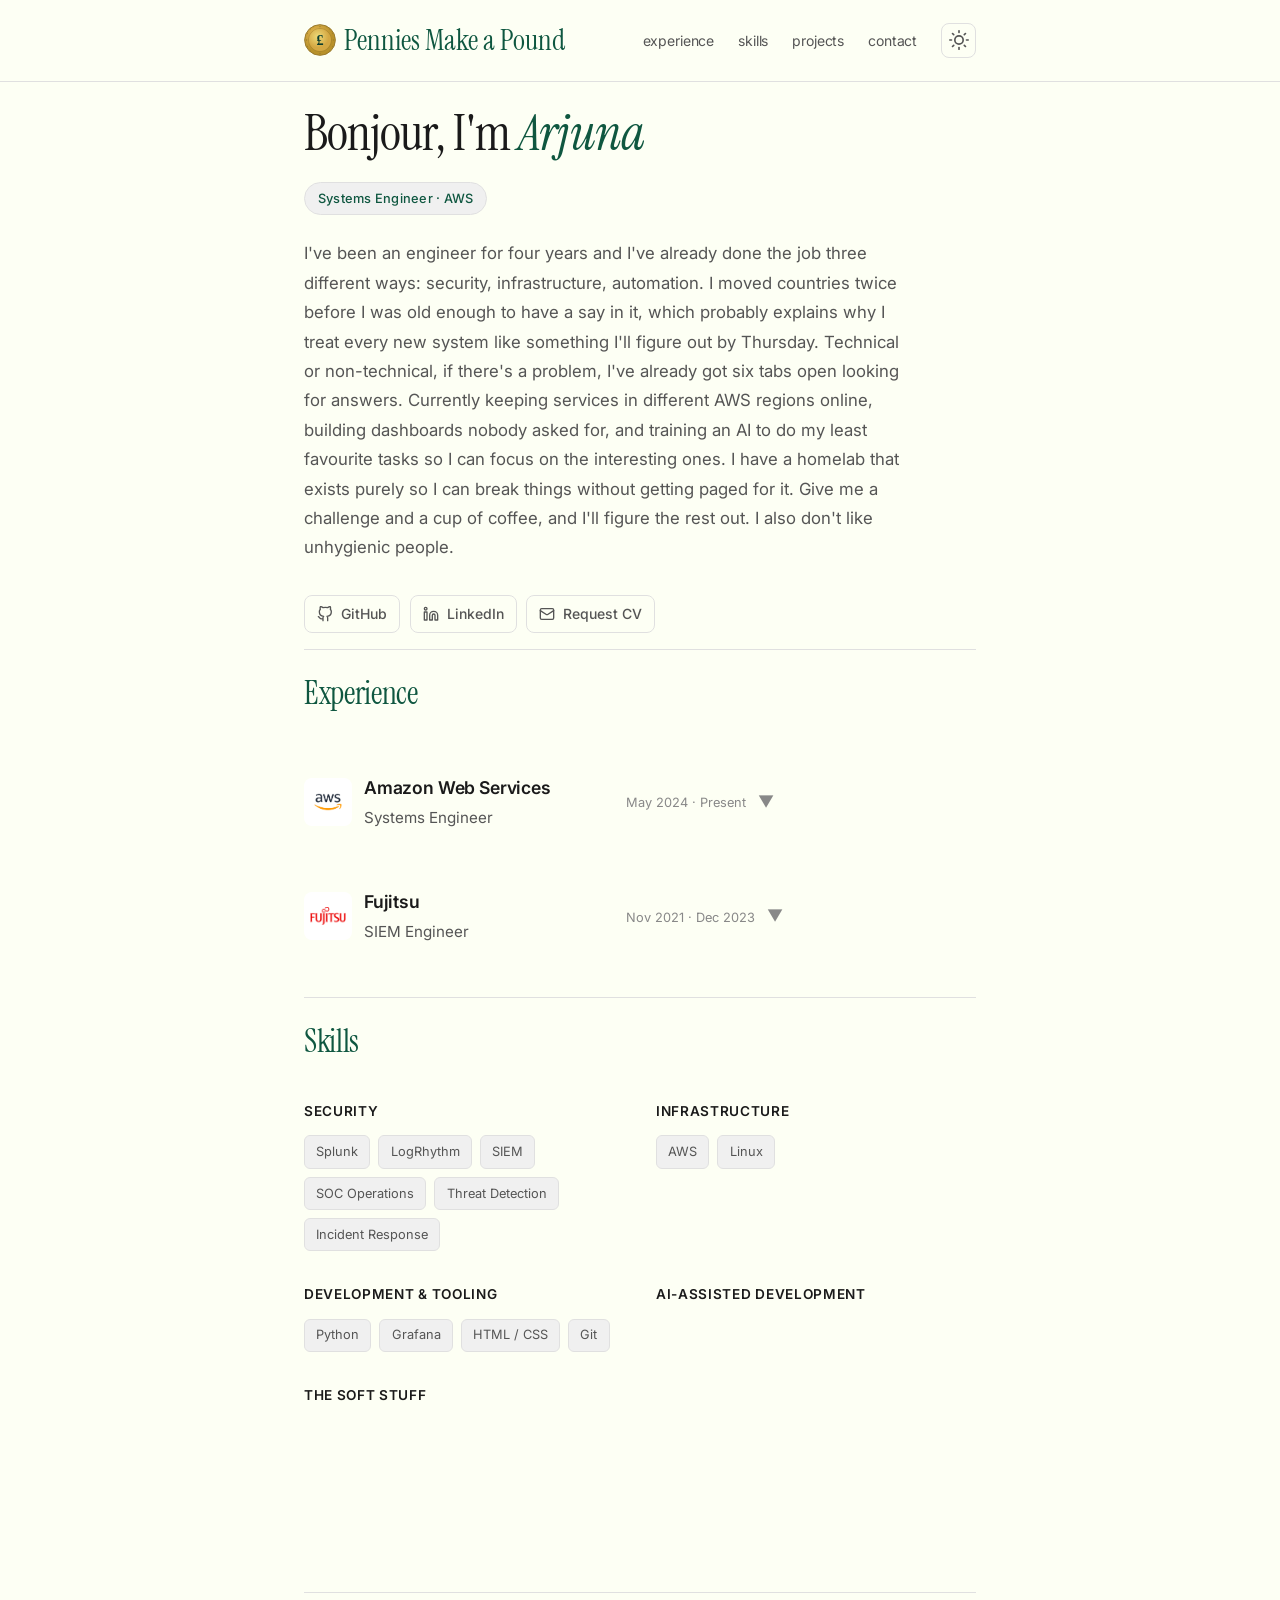
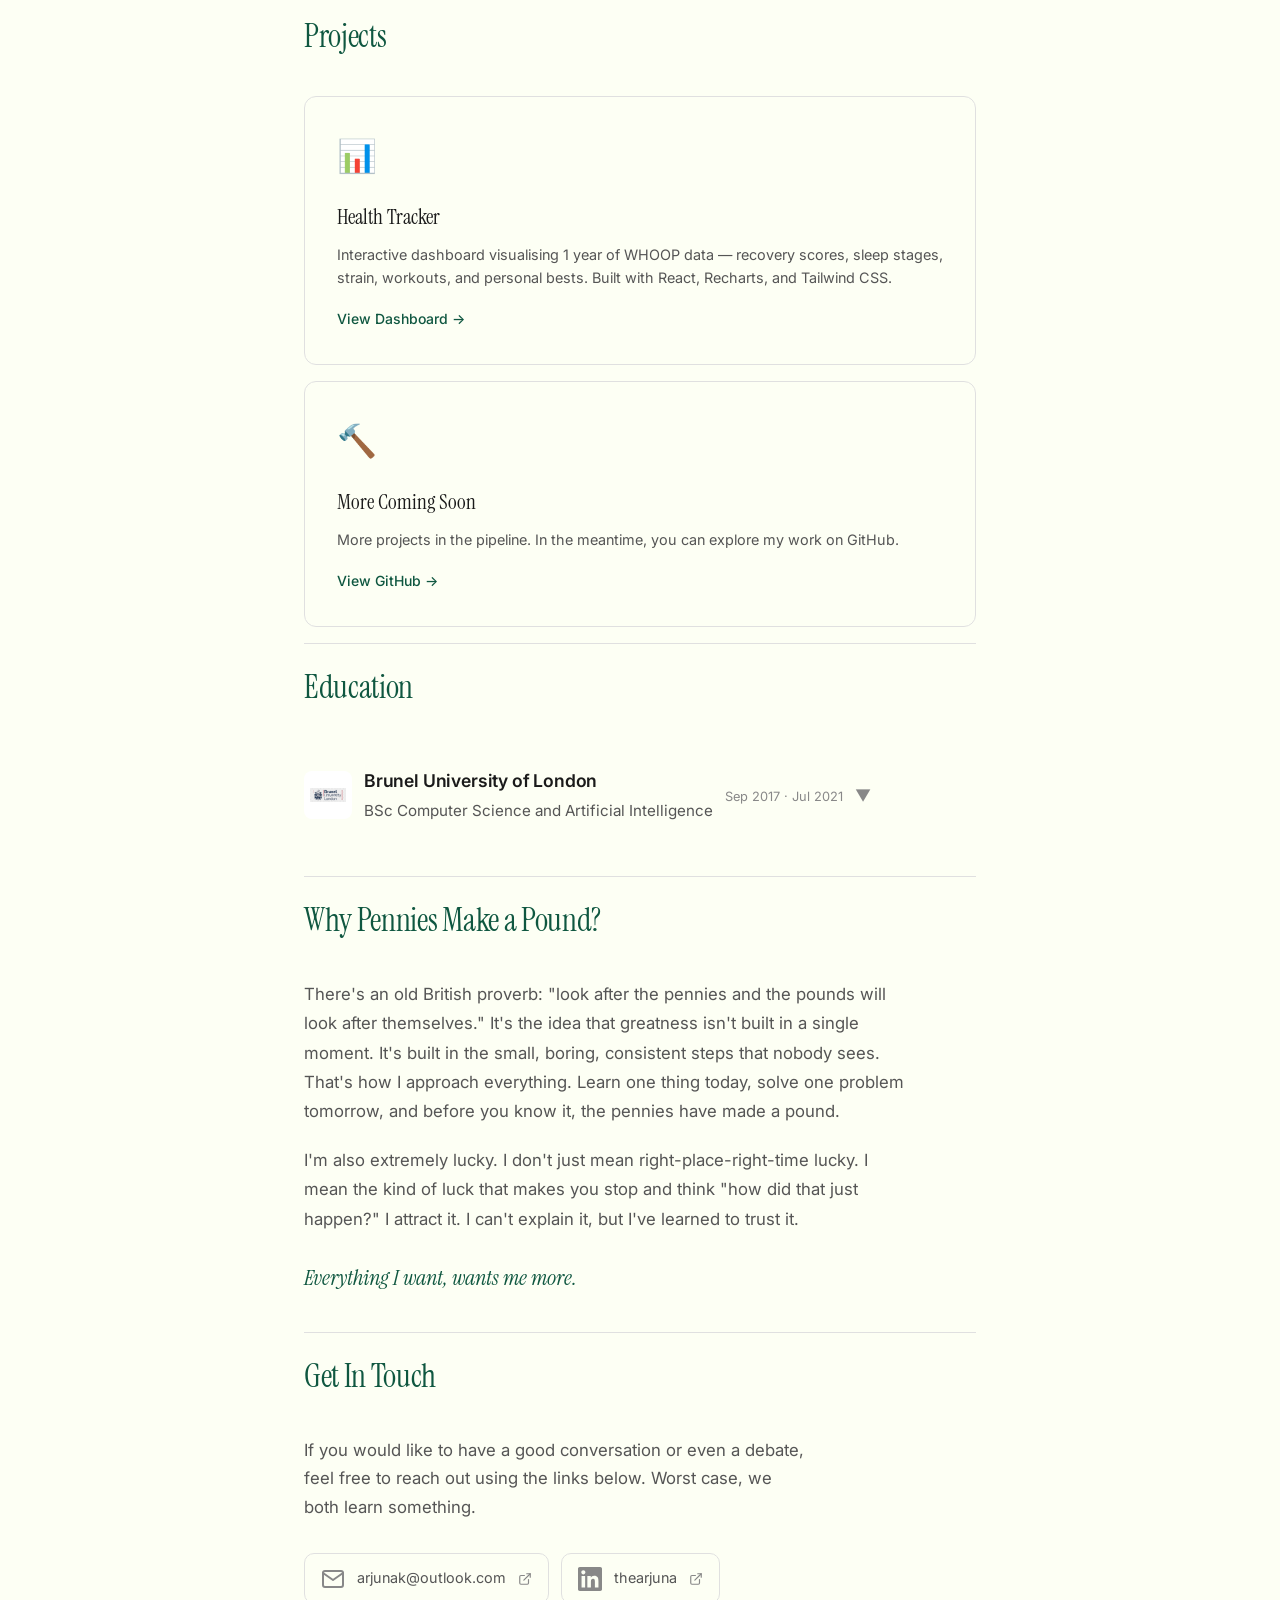
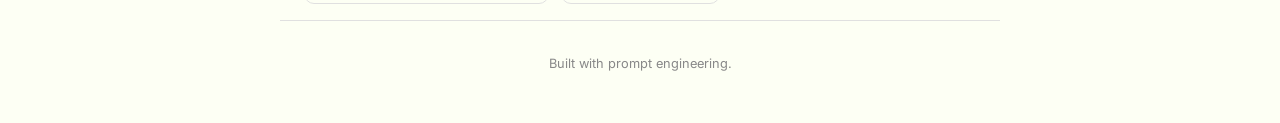
==== commit 856180ab: "Add Health Tracker to projects section Co-Authored-By: Claude Opus 4.6 <noreply@anthropic.com>" ====
--- a/index.html
+++ b/index.html
@@ -237,10 +237,18 @@
     <section class="section" id="projects">
       <h2 class="section-title">Projects</h2>
       <div class="projects-grid">
+        <div class="project-card">
+          <div class="project-emoji">📊</div>
+          <h3>Health Tracker</h3>
+          <p>Interactive dashboard visualising 1 year of WHOOP data — recovery scores, sleep stages, strain, workouts, and personal bests. Built with React, Recharts, and Tailwind CSS.</p>
+          <a href="/health" class="project-link">
+            View Dashboard →
+          </a>
+        </div>
         <div class="project-card coming-soon-card">
           <div class="project-emoji">🔨</div>
-          <h3>Coming Soon</h3>
-          <p>I'm currently building out this section with projects worth showcasing. In the meantime, you can explore my work on GitHub.</p>
+          <h3>More Coming Soon</h3>
+          <p>More projects in the pipeline. In the meantime, you can explore my work on GitHub.</p>
           <a href="https://github.com/itsARJUNA" target="_blank" rel="noopener" class="project-link">
             View GitHub →
           </a>
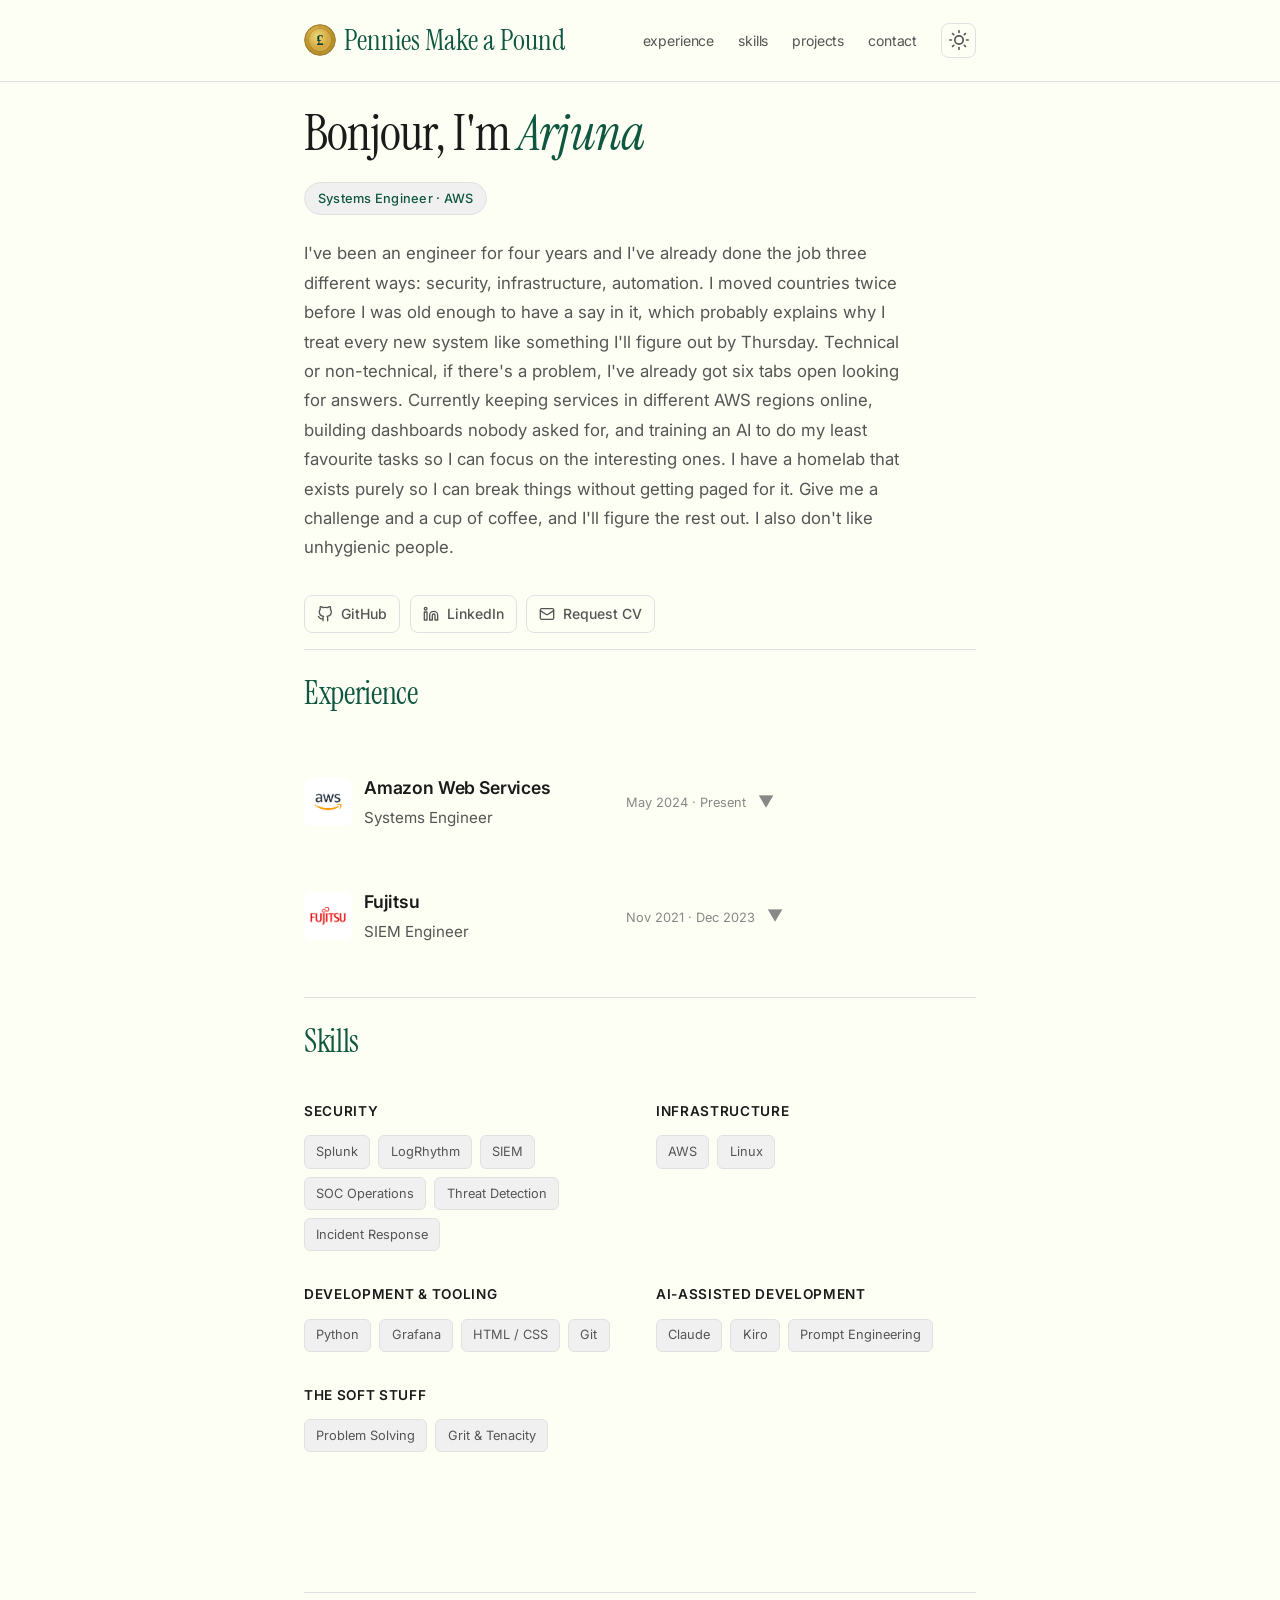
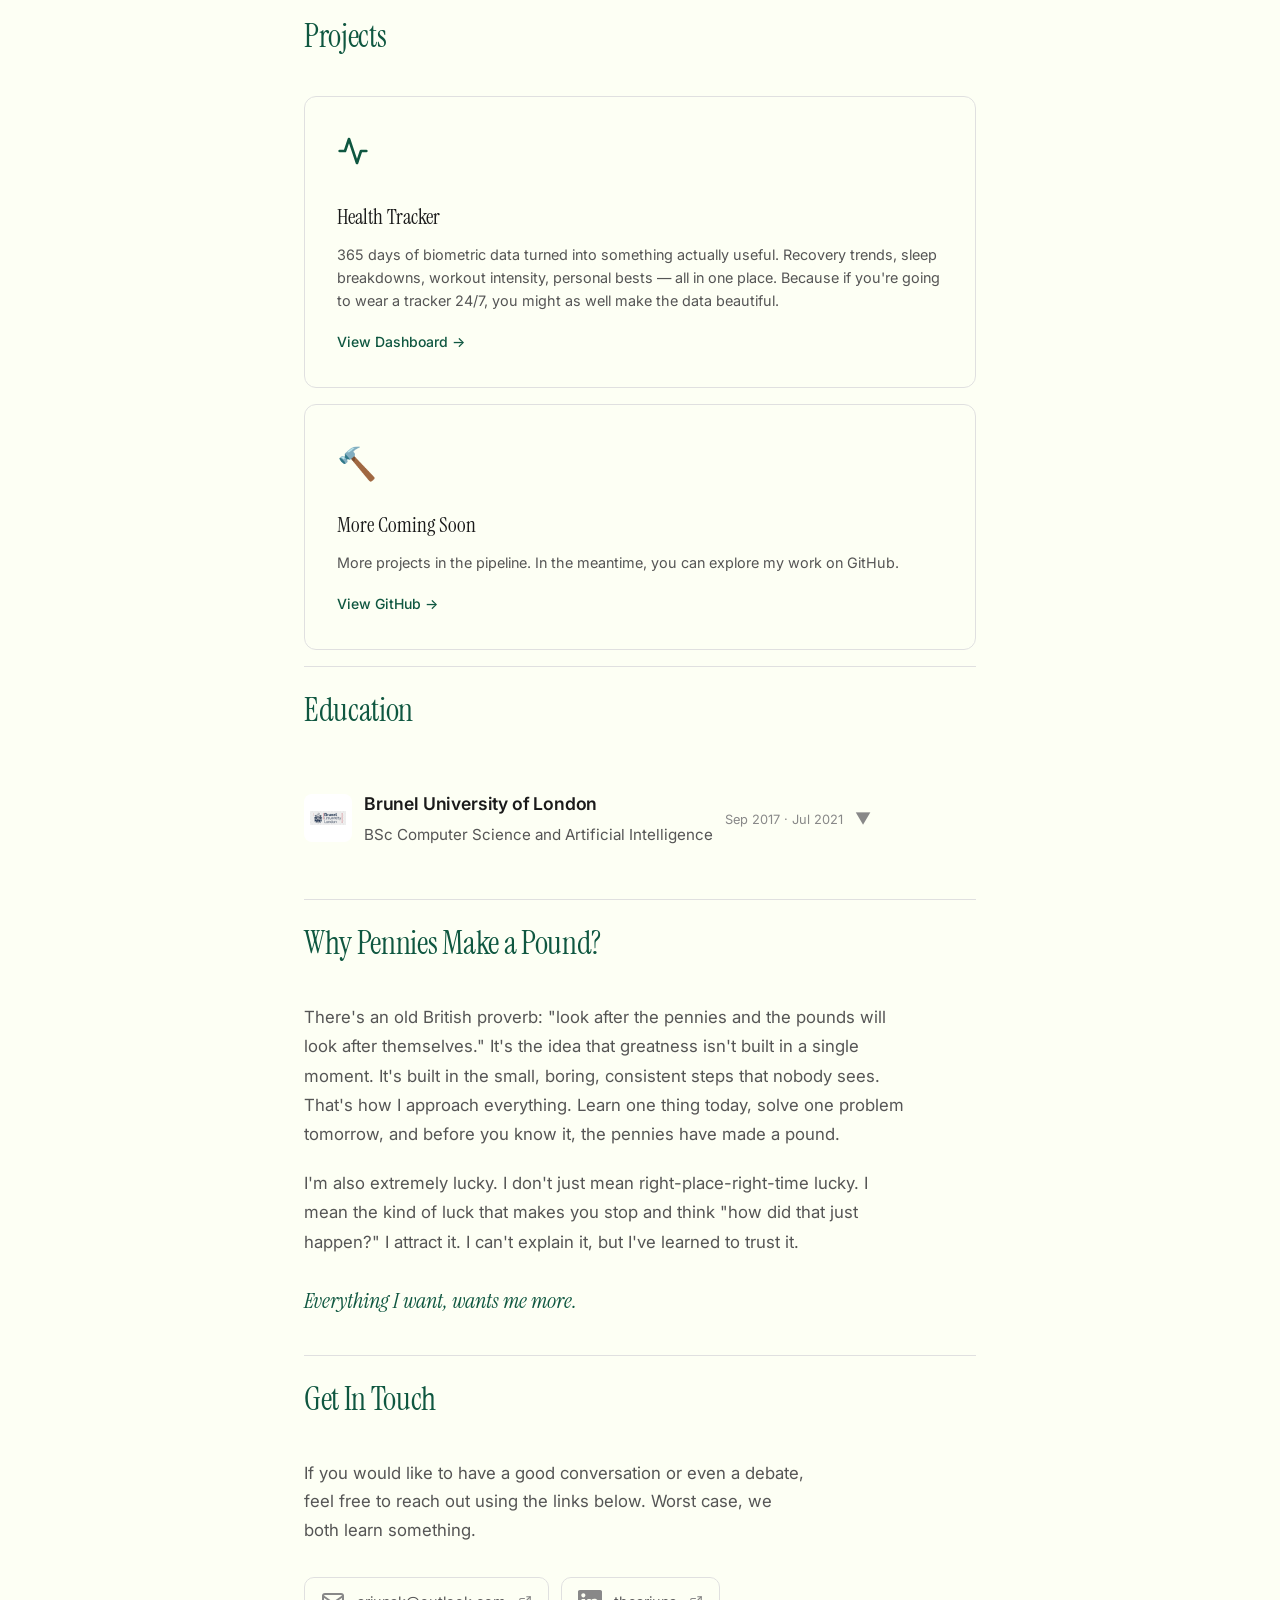
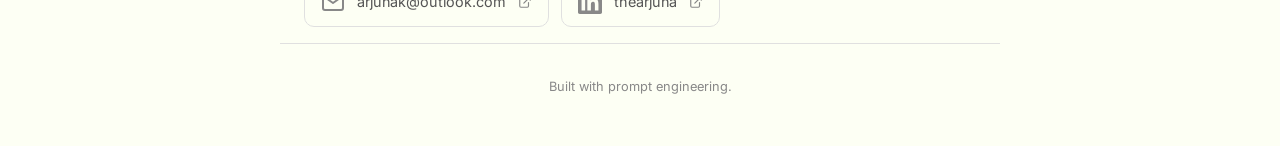
==== commit 60f3bed5: "Update Health Tracker project card with icon and description" ====
--- a/index.html
+++ b/index.html
@@ -238,9 +238,11 @@
       <h2 class="section-title">Projects</h2>
       <div class="projects-grid">
         <div class="project-card">
-          <div class="project-emoji">📊</div>
+          <div class="project-emoji">
+            <svg xmlns="http://www.w3.org/2000/svg" width="32" height="32" viewBox="0 0 24 24" fill="none" stroke="currentColor" stroke-width="2" stroke-linecap="round" stroke-linejoin="round" style="color: var(--accent-text)"><path d="M22 12h-4l-3 9L9 3l-3 9H2"/></svg>
+          </div>
           <h3>Health Tracker</h3>
-          <p>Interactive dashboard visualising 1 year of WHOOP data — recovery scores, sleep stages, strain, workouts, and personal bests. Built with React, Recharts, and Tailwind CSS.</p>
+          <p>365 days of biometric data turned into something actually useful. Recovery trends, sleep breakdowns, workout intensity, personal bests — all in one place. Because if you're going to wear a tracker 24/7, you might as well make the data beautiful.</p>
           <a href="/health" class="project-link">
             View Dashboard →
           </a>
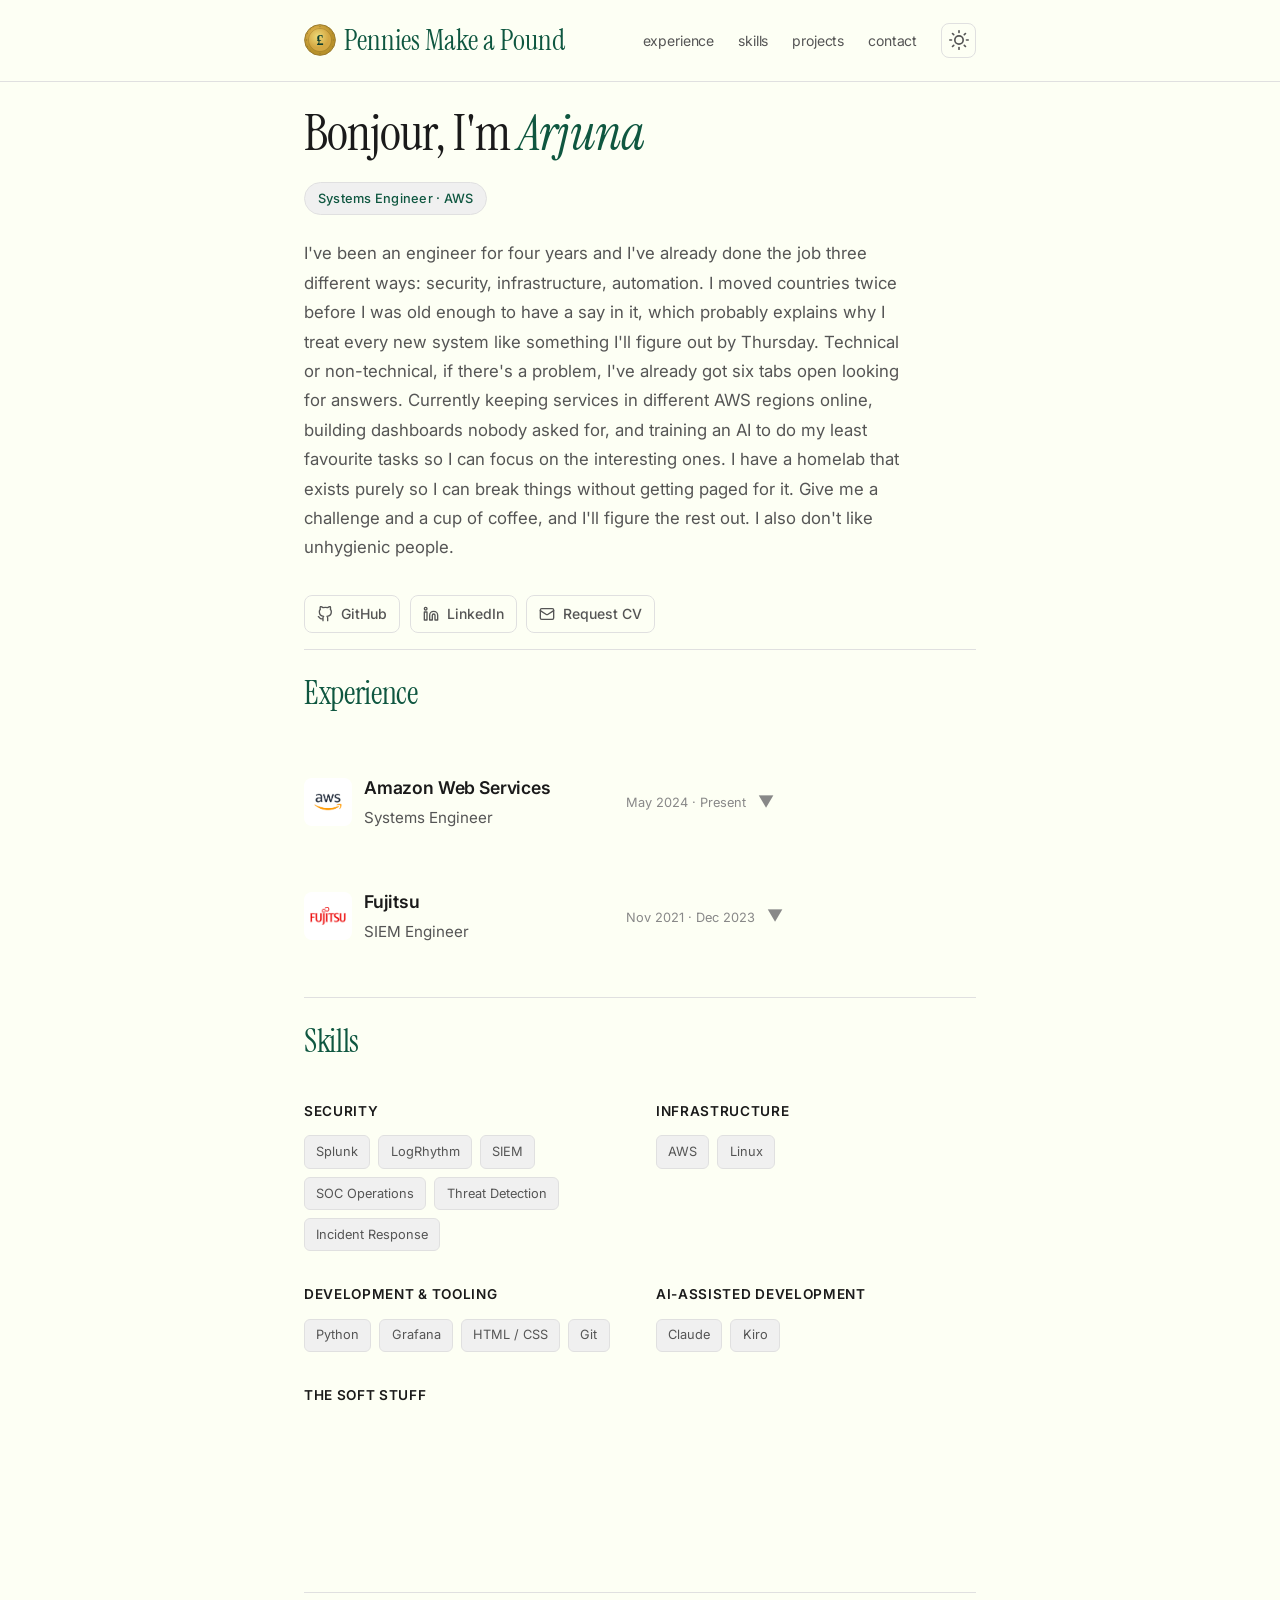
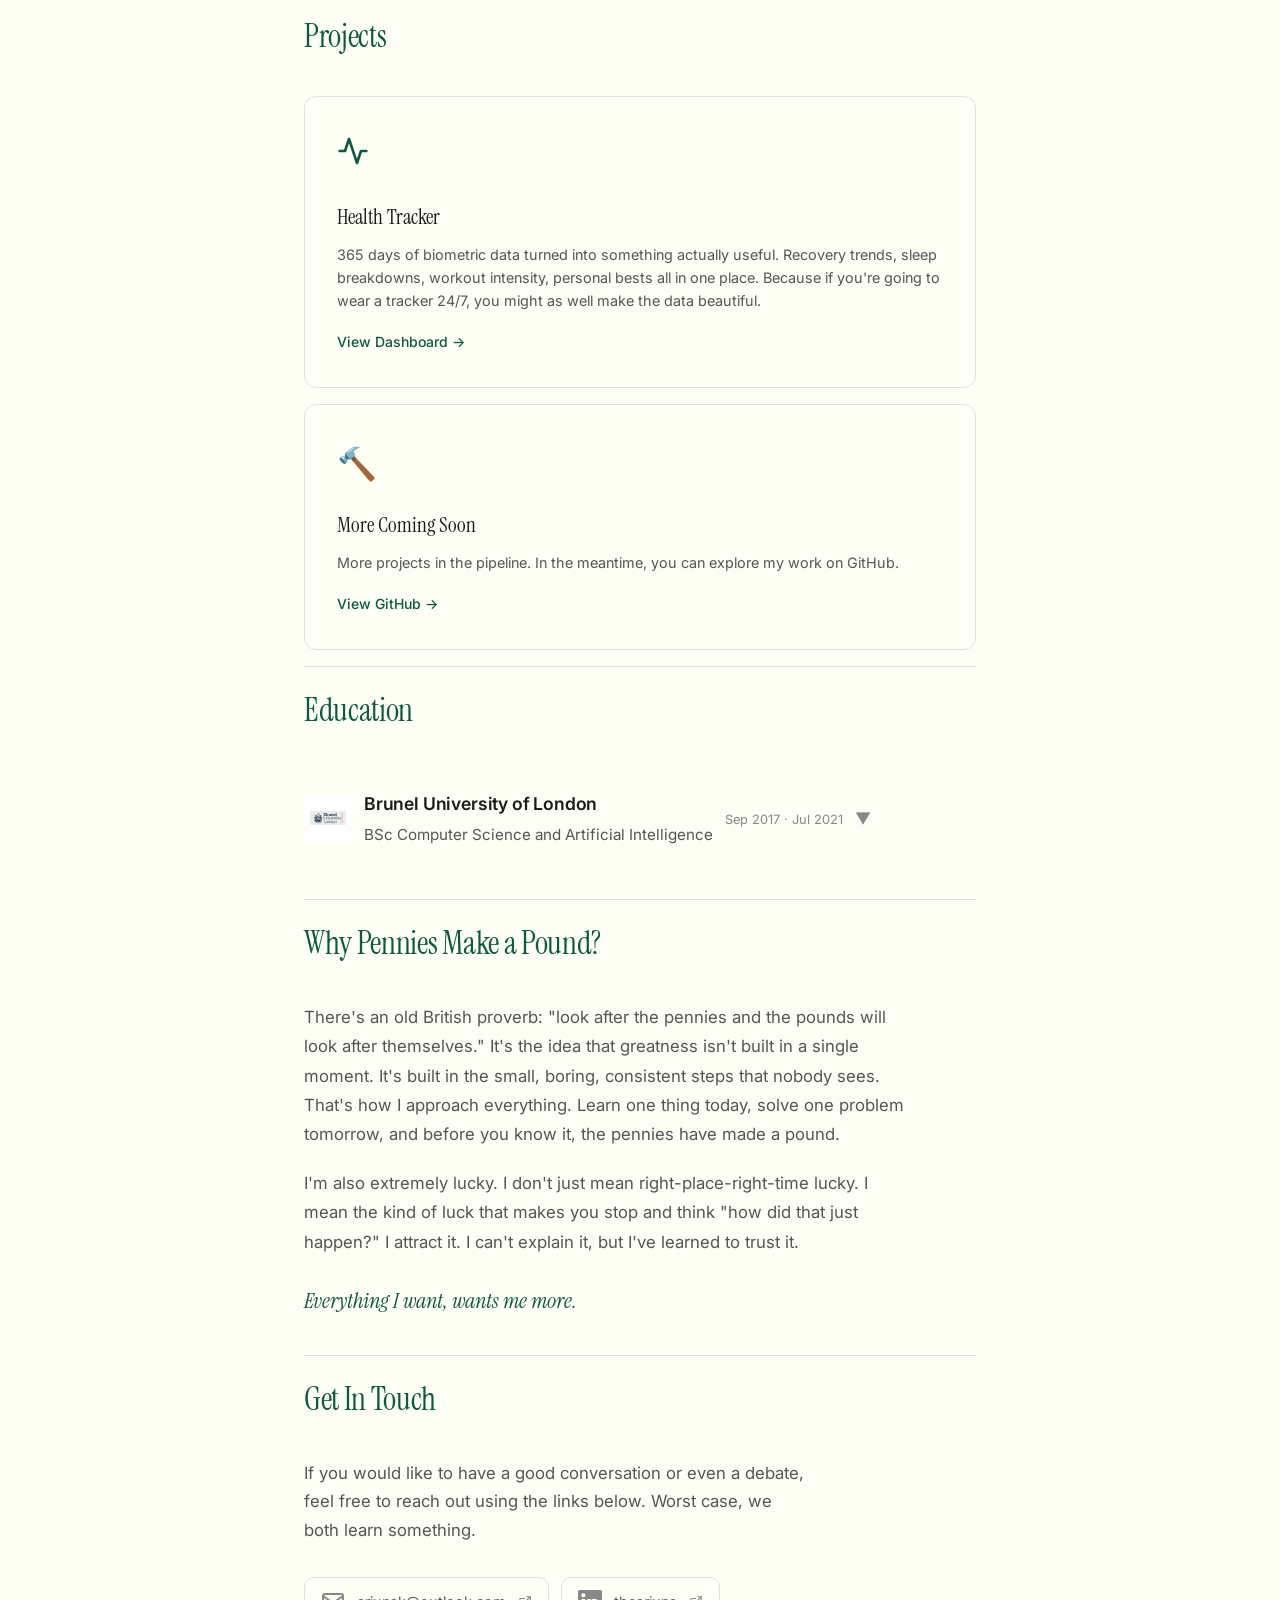
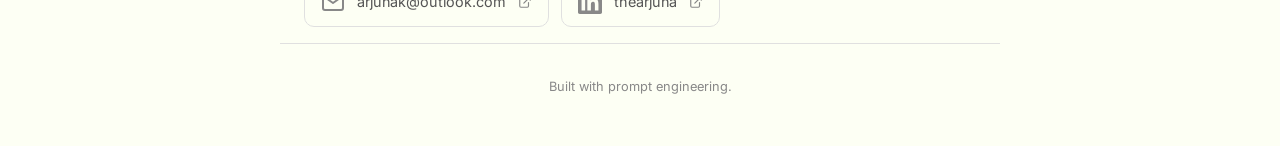
==== commit 99d3503d: "Remove dash from project description" ====
--- a/index.html
+++ b/index.html
@@ -242,7 +242,7 @@
             <svg xmlns="http://www.w3.org/2000/svg" width="32" height="32" viewBox="0 0 24 24" fill="none" stroke="currentColor" stroke-width="2" stroke-linecap="round" stroke-linejoin="round" style="color: var(--accent-text)"><path d="M22 12h-4l-3 9L9 3l-3 9H2"/></svg>
           </div>
           <h3>Health Tracker</h3>
-          <p>365 days of biometric data turned into something actually useful. Recovery trends, sleep breakdowns, workout intensity, personal bests — all in one place. Because if you're going to wear a tracker 24/7, you might as well make the data beautiful.</p>
+          <p>365 days of biometric data turned into something actually useful. Recovery trends, sleep breakdowns, workout intensity, personal bests all in one place. Because if you're going to wear a tracker 24/7, you might as well make the data beautiful.</p>
           <a href="/health" class="project-link">
             View Dashboard →
           </a>
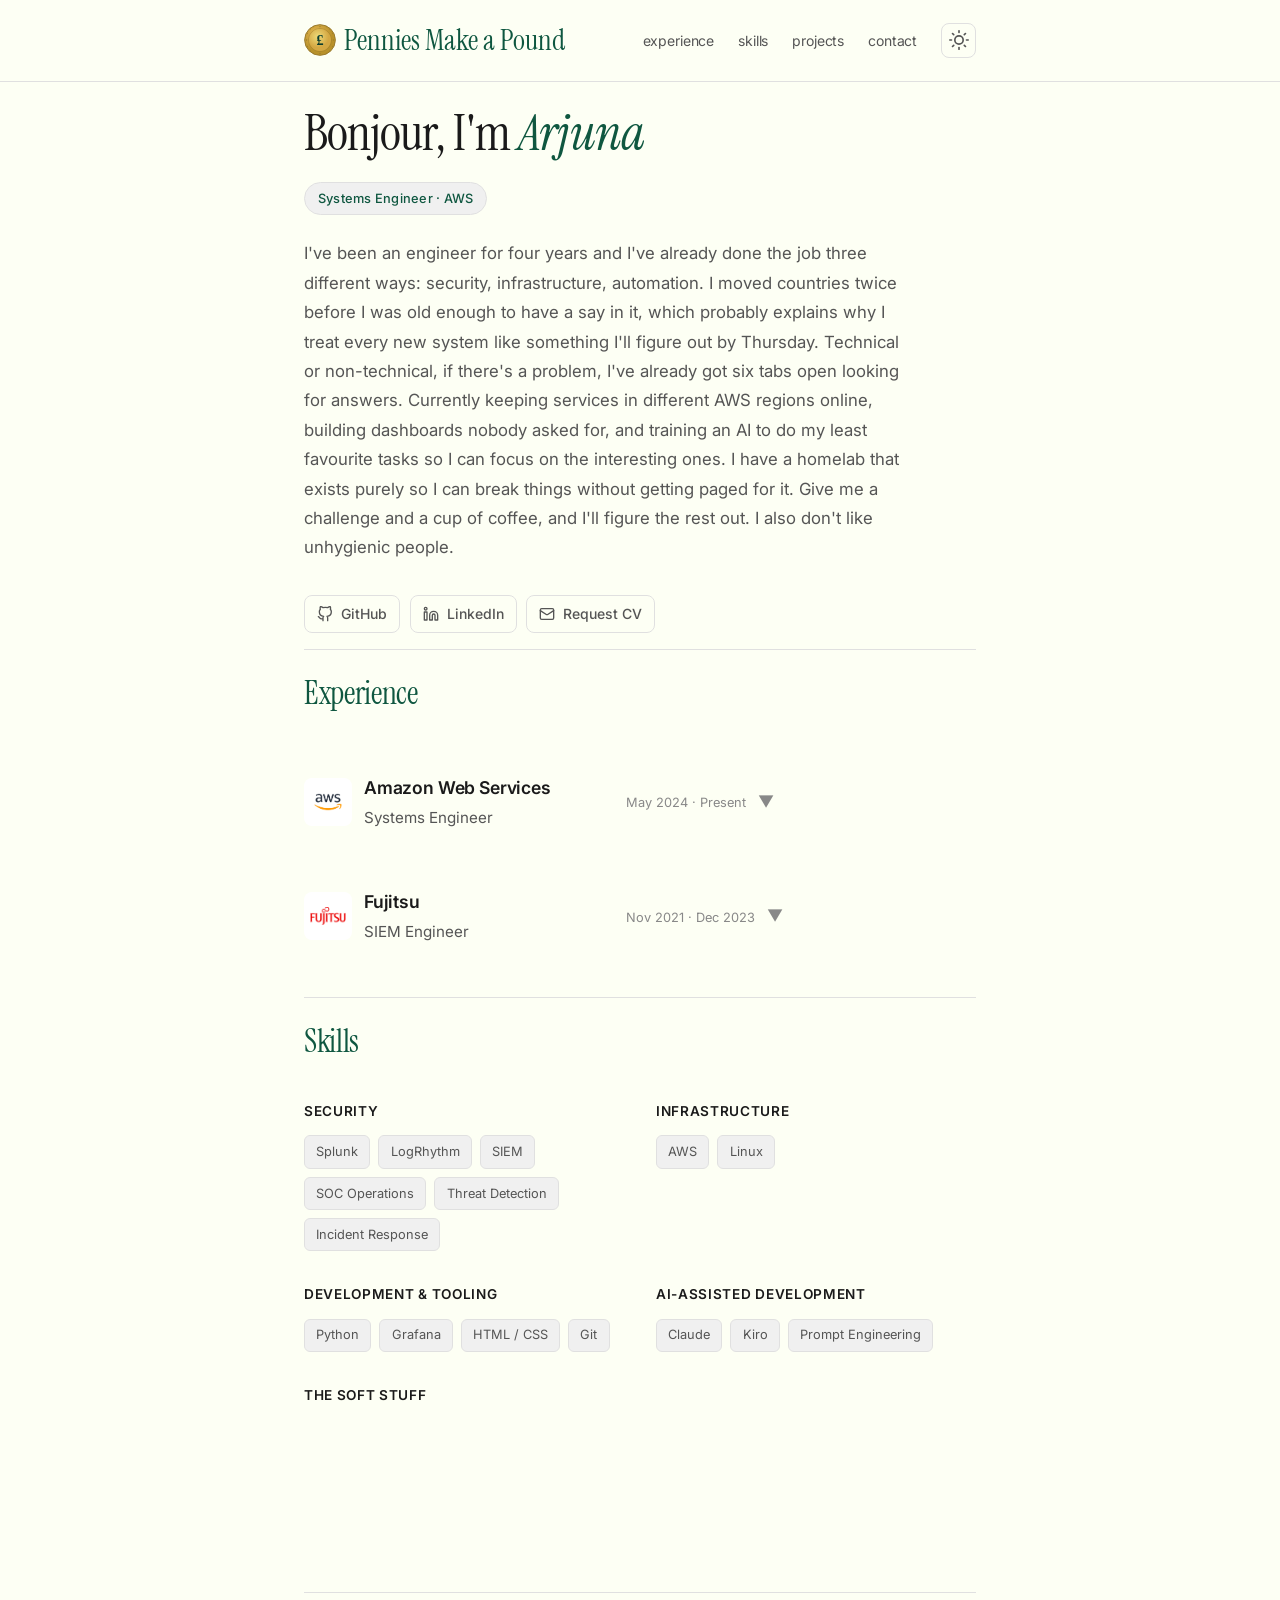
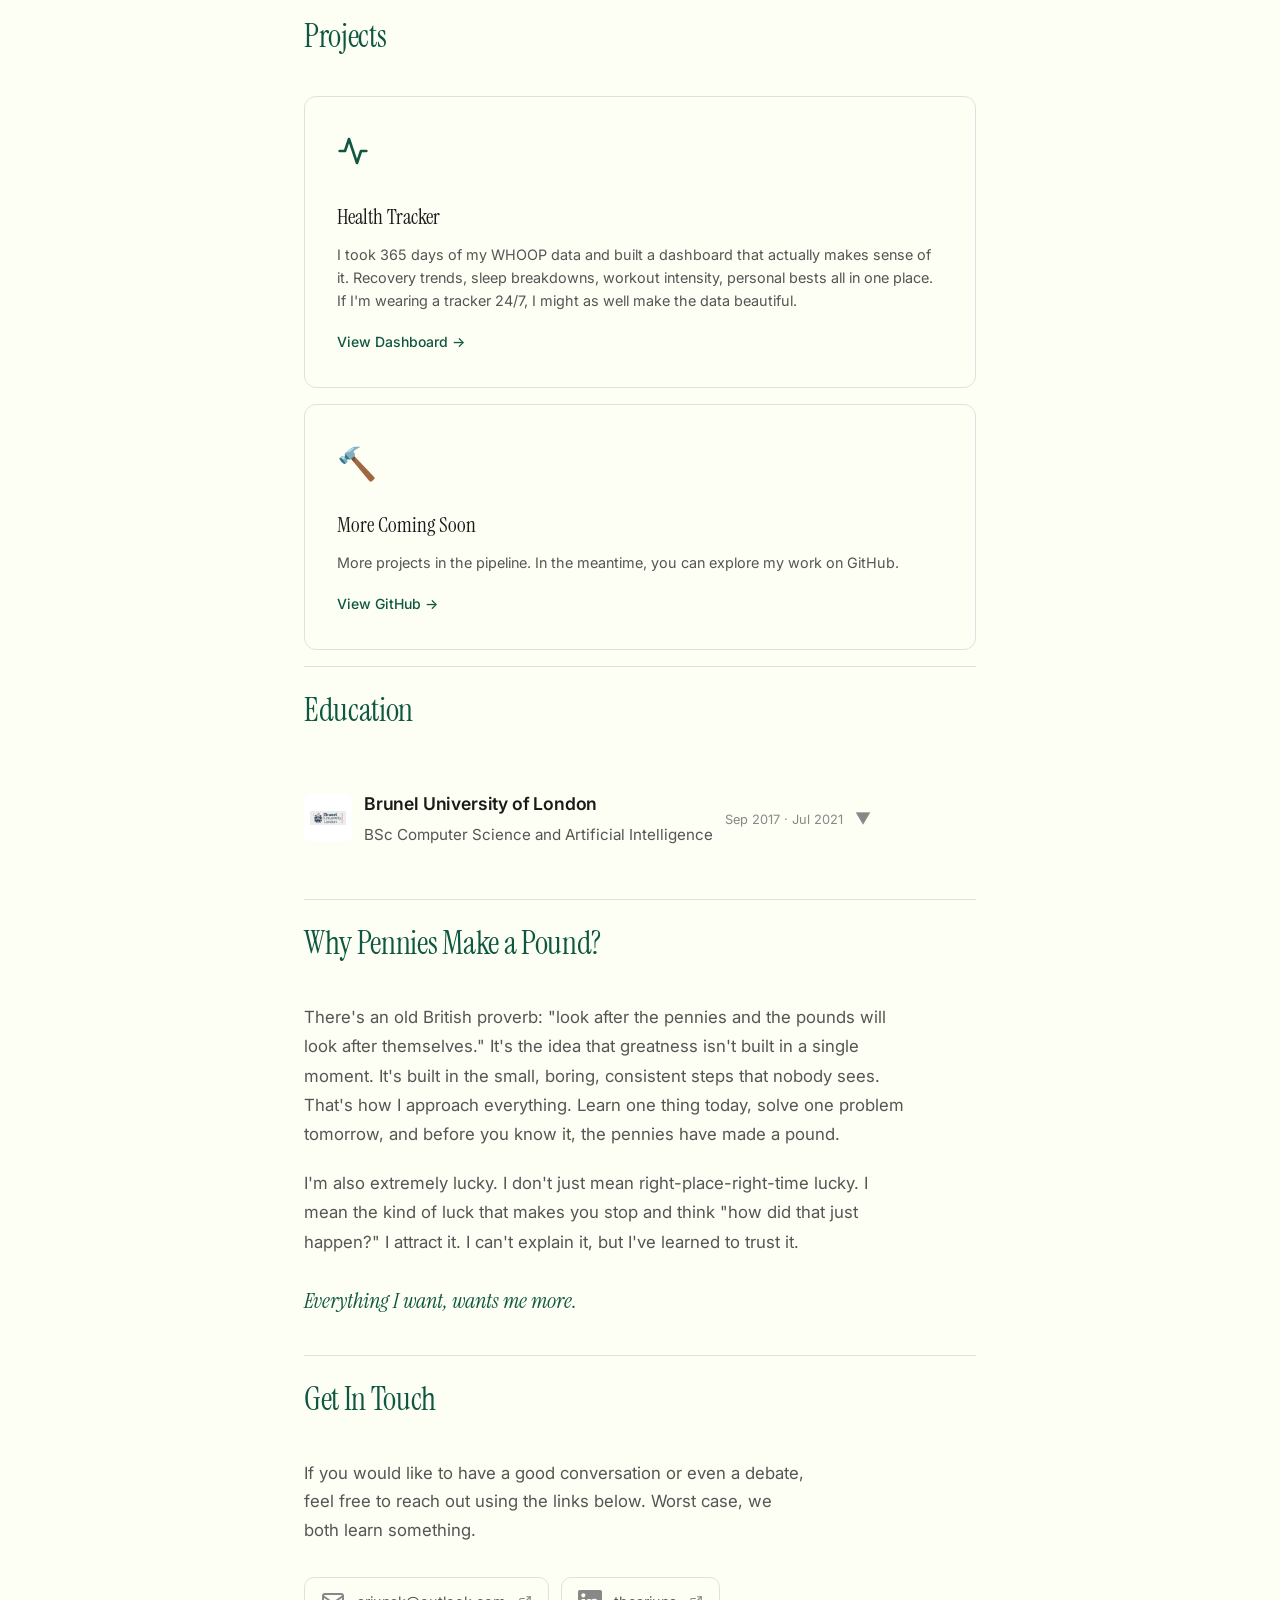
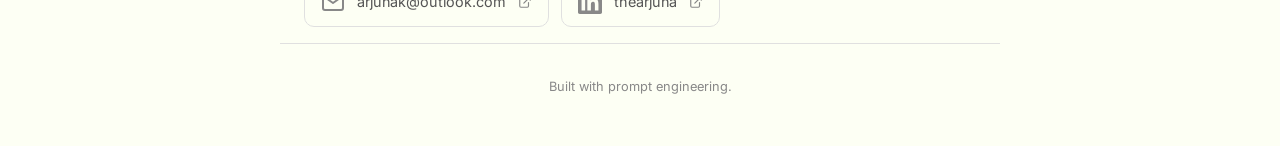
==== commit 1c660316: "Rewrite project description in first person" ====
--- a/index.html
+++ b/index.html
@@ -242,7 +242,7 @@
             <svg xmlns="http://www.w3.org/2000/svg" width="32" height="32" viewBox="0 0 24 24" fill="none" stroke="currentColor" stroke-width="2" stroke-linecap="round" stroke-linejoin="round" style="color: var(--accent-text)"><path d="M22 12h-4l-3 9L9 3l-3 9H2"/></svg>
           </div>
           <h3>Health Tracker</h3>
-          <p>365 days of biometric data turned into something actually useful. Recovery trends, sleep breakdowns, workout intensity, personal bests all in one place. Because if you're going to wear a tracker 24/7, you might as well make the data beautiful.</p>
+          <p>I took 365 days of my WHOOP data and built a dashboard that actually makes sense of it. Recovery trends, sleep breakdowns, workout intensity, personal bests all in one place. If I'm wearing a tracker 24/7, I might as well make the data beautiful.</p>
           <a href="/health" class="project-link">
             View Dashboard →
           </a>
